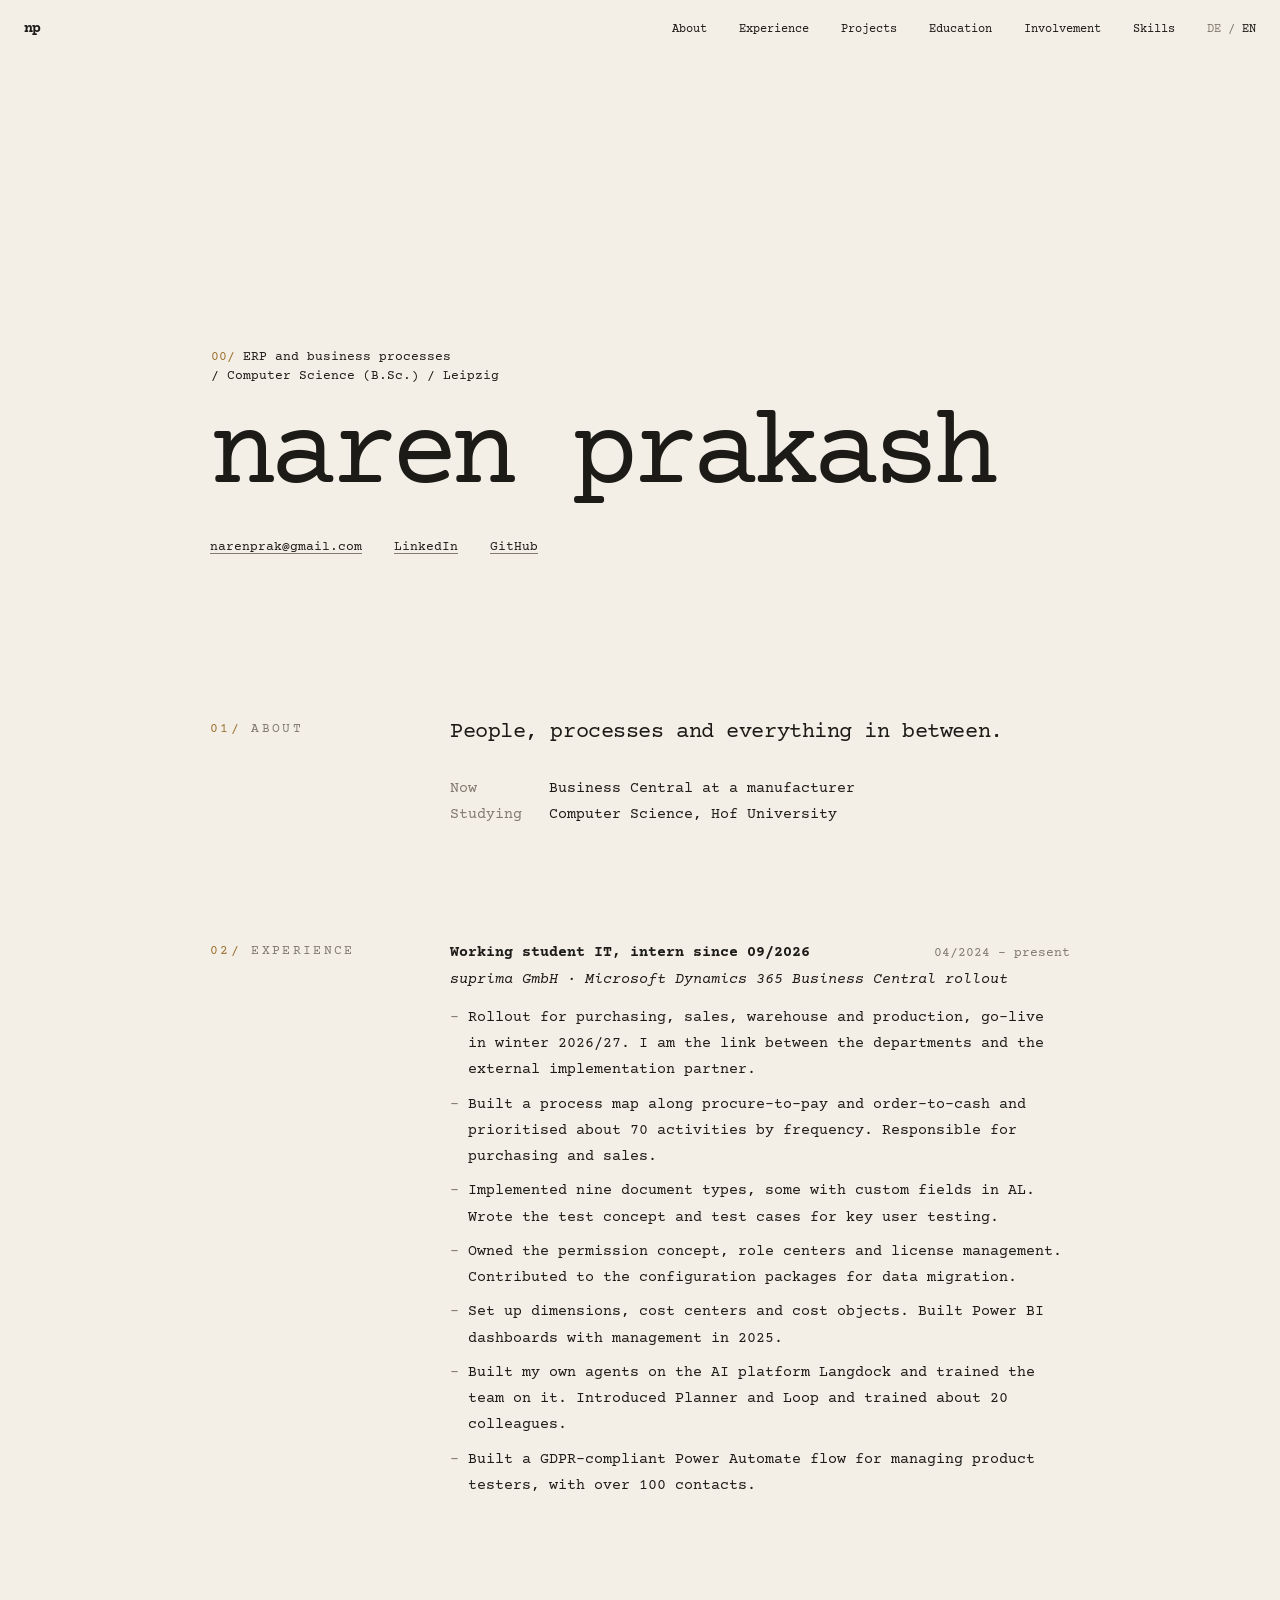
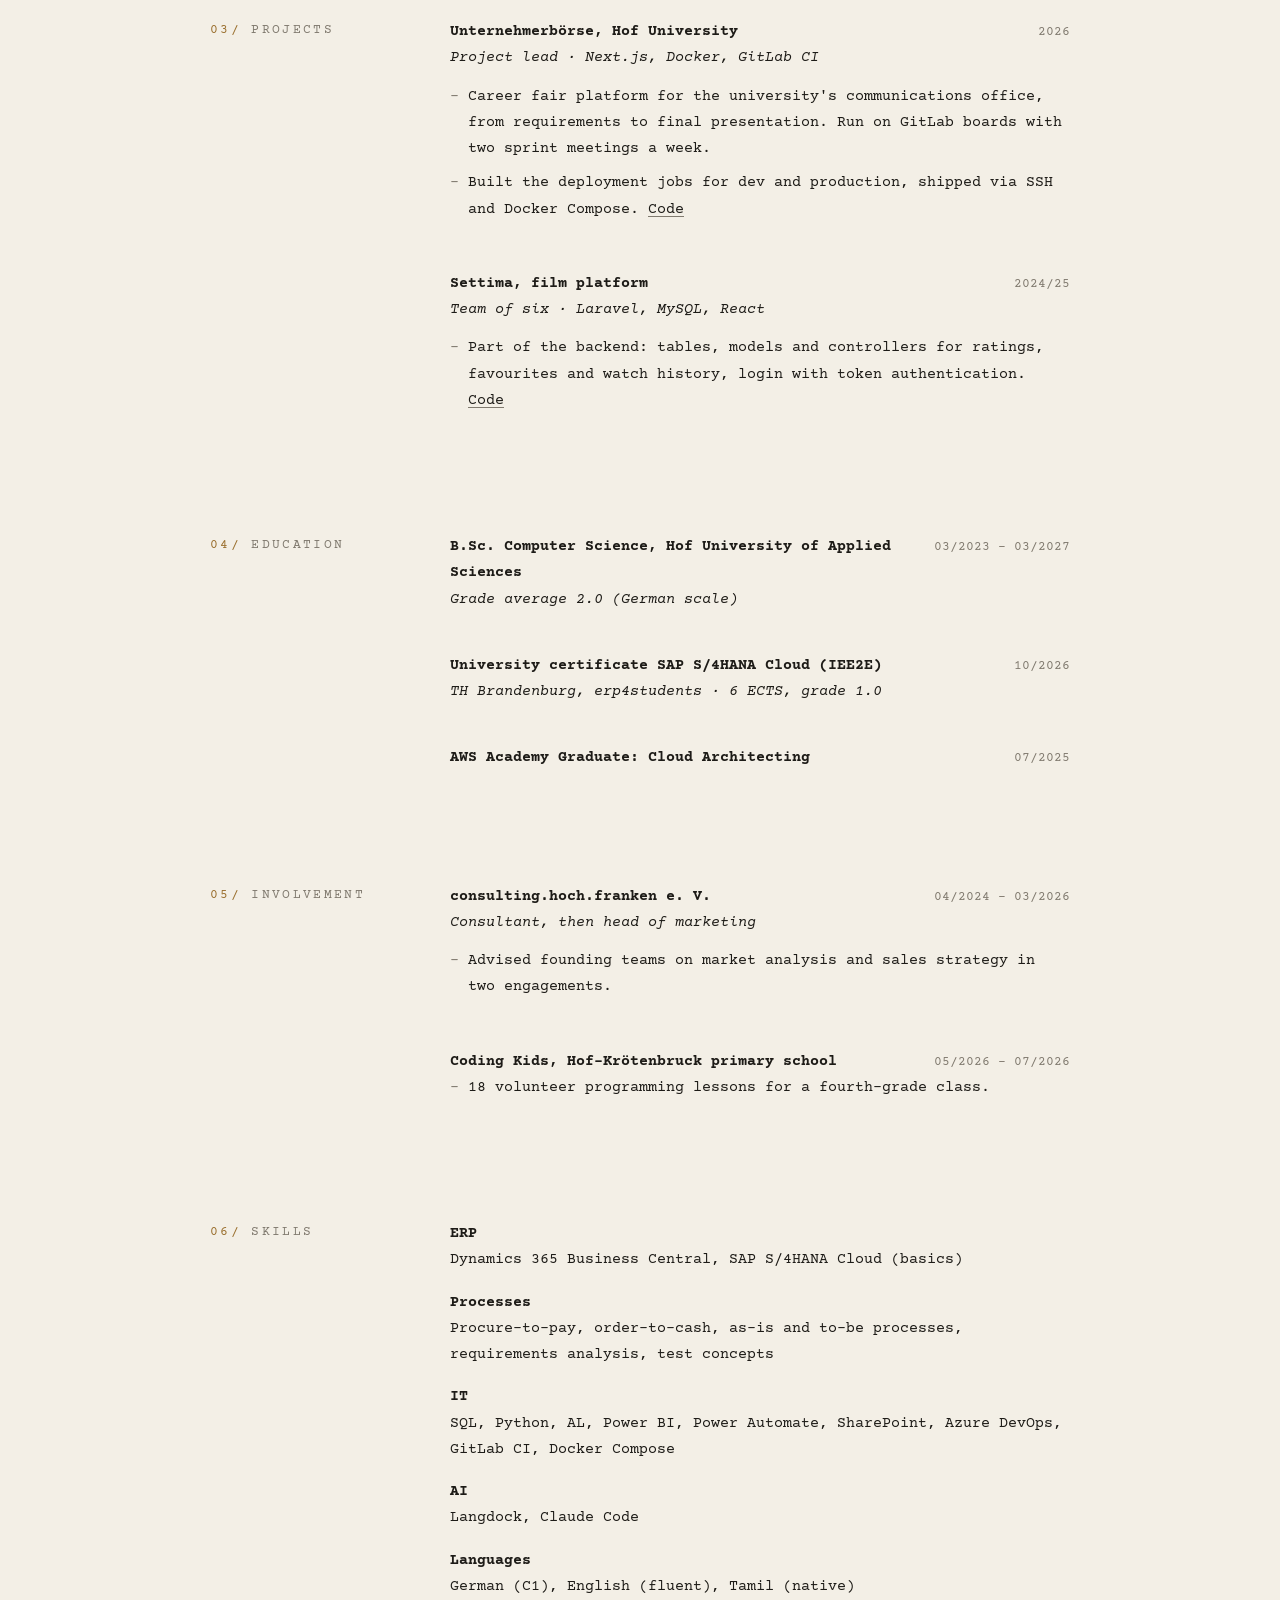
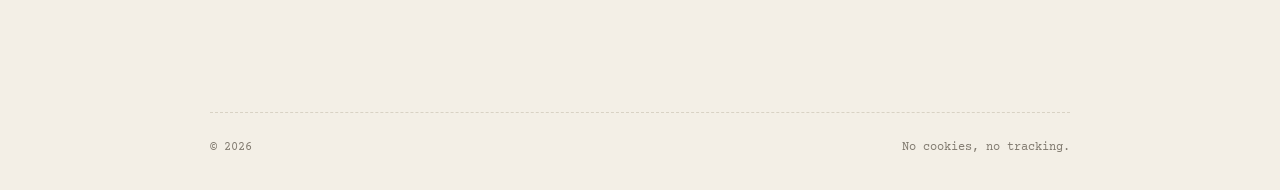
==== en.html @ e8554160 "EN: People, processes and everything in between Co-Authored-By: Claude Opus 5.5 <noreply@anthropic.c" ====
<!doctype html>
<html lang="en">
<head>
<meta charset="utf-8">
<meta name="viewport" content="width=device-width, initial-scale=1">
<title>Naren Prakash</title>
<meta name="description" content="Naren Prakash, Computer Science (B.Sc.), ERP and business processes, Leipzig.">
<link rel="stylesheet" href="style.css">
<script src="js/htmx.min.js" defer></script>
</head>
<body hx-boost="true">
<main>

<header class="top">
  <a class="mark" href="#">np</a>
  <ul class="nav">
    <li><a href="#about">About</a></li>
    <li><a href="#experience">Experience</a></li>
    <li><a href="#projects">Projects</a></li>
    <li><a href="#education">Education</a></li>
    <li><a href="#involvement">Involvement</a></li>
    <li><a href="#skills">Skills</a></li>
    <li class="lang"><a href="index.html" hreflang="de">DE</a> / <a href="en.html" aria-current="page">EN</a></li>
  </ul>
</header>

<div class="hero">
  <div class="sig">
    <p class="label"><span class="idx">00/</span> ERP and business processes<br>/ Computer Science (B.Sc.) / Leipzig</p>
    <h1>naren prakash</h1>
    <ul class="links">
      <li><a href="mailto:narenprak@gmail.com">narenprak@gmail.com</a></li>
      <li><a href="https://linkedin.com/in/narenprak">LinkedIn</a></li>
      <li><a href="https://github.com/trippletrouble">GitHub</a></li>
    </ul>
  </div>
</div>

<section id="about">
  <h2><span class="idx">01/</span> About</h2>
  <p class="lead">People, processes and everything in between.</p>
  <p><span class="k">Now</span> Business Central at a manufacturer<br>
  <span class="k">Studying</span> Computer Science, Hof University</p>
</section>

<section id="experience">
  <h2><span class="idx">02/</span> Experience</h2>
  <div class="entry">
    <div class="entry-head">
      <h3>Working student IT, intern since 09/2026</h3>
      <span class="date">04/2024 – present</span>
    </div>
    <p class="sub">suprima GmbH · Microsoft Dynamics 365 Business Central rollout</p>
    <ul>
      <li>Rollout for purchasing, sales, warehouse and production, go-live in winter 2026/27. I am the link between the departments and the external implementation partner.</li>
      <li>Built a process map along procure-to-pay and order-to-cash and prioritised about 70 activities by frequency. Responsible for purchasing and sales.</li>
      <li>Implemented nine document types, some with custom fields in AL. Wrote the test concept and test cases for key user testing.</li>
      <li>Owned the permission concept, role centers and license management. Contributed to the configuration packages for data migration.</li>
      <li>Set up dimensions, cost centers and cost objects. Built Power BI dashboards with management in 2025.</li>
      <li>Built my own agents on the AI platform Langdock and trained the team on it. Introduced Planner and Loop and trained about 20 colleagues.</li>
      <li>Built a GDPR-compliant Power Automate flow for managing product testers, with over 100 contacts.</li>
    </ul>
  </div>
</section>

<section id="projects">
  <h2><span class="idx">03/</span> Projects</h2>
  <div class="entry">
    <div class="entry-head">
      <h3>Unternehmerbörse, Hof University</h3>
      <span class="date">2026</span>
    </div>
    <p class="sub">Project lead · Next.js, Docker, GitLab CI</p>
    <ul>
      <li>Career fair platform for the university's communications office, from requirements to final presentation. Run on GitLab boards with two sprint meetings a week.</li>
      <li>Built the deployment jobs for dev and production, shipped via SSH and Docker Compose. <a href="https://github.com/trippletrouble/EventFrontend">Code</a></li>
    </ul>
  </div>
  <div class="entry">
    <div class="entry-head">
      <h3>Settima, film platform</h3>
      <span class="date">2024/25</span>
    </div>
    <p class="sub">Team of six · Laravel, MySQL, React</p>
    <ul>
      <li>Part of the backend: tables, models and controllers for ratings, favourites and watch history, login with token authentication. <a href="https://github.com/FullStackYappers/SettimaBackend">Code</a></li>
    </ul>
  </div>
</section>

<section id="education">
  <h2><span class="idx">04/</span> Education</h2>
  <div class="entry">
    <div class="entry-head">
      <h3>B.Sc. Computer Science, Hof University of Applied Sciences</h3>
      <span class="date">03/2023 – 03/2027</span>
    </div>
    <p class="sub">Grade average 2.0 (German scale)</p>
  </div>
  <div class="entry">
    <div class="entry-head">
      <h3>University certificate SAP S/4HANA Cloud (IEE2E)</h3>
      <span class="date">10/2026</span>
    </div>
    <p class="sub">TH Brandenburg, erp4students · 6 ECTS, grade 1.0</p>
  </div>
  <div class="entry">
    <div class="entry-head">
      <h3>AWS Academy Graduate: Cloud Architecting</h3>
      <span class="date">07/2025</span>
    </div>
  </div>
</section>

<section id="involvement">
  <h2><span class="idx">05/</span> Involvement</h2>
  <div class="entry">
    <div class="entry-head">
      <h3>consulting.hoch.franken e. V.</h3>
      <span class="date">04/2024 – 03/2026</span>
    </div>
    <p class="sub">Consultant, then head of marketing</p>
    <ul>
      <li>Advised founding teams on market analysis and sales strategy in two engagements.</li>
    </ul>
  </div>
  <div class="entry">
    <div class="entry-head">
      <h3>Coding Kids, Hof-Krötenbruck primary school</h3>
      <span class="date">05/2026 – 07/2026</span>
    </div>
    <ul>
      <li>18 volunteer programming lessons for a fourth-grade class.</li>
    </ul>
  </div>
</section>

<section id="skills">
  <h2><span class="idx">06/</span> Skills</h2>
  <dl>
    <dt>ERP</dt><dd>Dynamics 365 Business Central, SAP S/4HANA Cloud (basics)</dd>
    <dt>Processes</dt><dd>Procure-to-pay, order-to-cash, as-is and to-be processes, requirements analysis, test concepts</dd>
    <dt>IT</dt><dd>SQL, Python, AL, Power BI, Power Automate, SharePoint, Azure DevOps, GitLab CI, Docker Compose</dd>
    <dt>AI</dt><dd>Langdock, Claude Code</dd>
    <dt>Languages</dt><dd>German (C1), English (fluent), Tamil (native)</dd>
  </dl>
</section>

<footer>
  <span>© 2026</span>
  <span>No cookies, no tracking.</span>
</footer>

</main>
</body>
</html>
---- style.css ----
/* Dunkler Grund, eine Schrift (Courier Prime), ein Messington.
   Gestaltung nur über Größe und Abstand. */
@font-face { font-family: "Courier Prime"; src: url("fonts/CourierPrime-Regular.ttf") format("truetype"); font-weight: 400; font-display: swap; }
@font-face { font-family: "Courier Prime"; src: url("fonts/CourierPrime-Bold.ttf") format("truetype"); font-weight: 700; font-display: swap; }
@font-face { font-family: "Courier Prime"; src: url("fonts/CourierPrime-Italic.ttf") format("truetype"); font-style: italic; font-display: swap; }

:root {
  --ink: #e9e4da;
  --faded: #7d786f;
  --paper: #0d0d0c;
  --rule: #2a2926;
  --accent: #c9a46b; /* Messing wie die Gravuren auf den Modulen */
}
@media (prefers-color-scheme: light) {
  :root {
    --ink: #1d1b17;
    --faded: #807a6f;
    --paper: #f3efe6;
    --rule: #d8d2c4;
    --accent: #9a6f2e;
  }
}

* { box-sizing: border-box; }

html { -webkit-text-size-adjust: 100%; scroll-behavior: smooth; }

body {
  margin: 0;
  background: var(--paper);
  color: var(--ink);
  font: 15px/1.75 "Courier Prime", "Courier New", Courier, monospace;
}

main { padding: 0 24px; }

a { color: inherit; text-decoration: underline; text-decoration-color: var(--faded); text-underline-offset: 3px; }
a:hover { text-decoration-color: var(--accent); }

.idx { color: var(--accent); }

/* Kopfzeile: Monogramm links, Navigation klein rechts mit hochgestellten Nummern */
.top {
  position: sticky; top: 0; z-index: 2;
  display: flex; justify-content: space-between; align-items: center;
  padding: 16px 0;
  background: var(--paper);
  font-size: 12px;
}
.mark { font-weight: 700; text-decoration: none; letter-spacing: -0.04em; font-size: 15px; }
.nav { display: flex; gap: 32px; margin: 0; padding: 0; list-style: none; }
.nav a { text-decoration: none; }
.nav a:hover { color: var(--accent); }
.lang, .lang a { color: var(--faded); }
.lang a[aria-current] { color: var(--ink); }

/* Erstes Bild: Name groß, darüber eine Zeile zur Einordnung */
.hero {
  position: relative;
  min-height: 60vh;
  max-width: 860px;
  margin-left: auto; margin-right: auto;
  display: flex; flex-direction: column; justify-content: flex-end;
  padding-bottom: 40px;
}
.hero { margin-bottom: 120px; }
.sig { align-self: stretch; }
.label { font-size: 13px; line-height: 1.5; margin: 0 0 20px 0.08em; }
h1 {
  margin: 0;
  font-size: clamp(48px, 10vw, 112px);
  line-height: 0.9;
  font-weight: 400;
  letter-spacing: -0.06em;
}
.links { margin: 28px 0 0; padding: 0; list-style: none; font-size: 13px; }
.links li { display: inline; margin-right: 3ch; }

/* Abschnitte: Überschrift im linken Rand, Inhalt rechts */
section {
  display: grid;
  grid-template-columns: 200px 1fr;
  column-gap: 40px;
  max-width: 860px;
  margin: 0 auto 112px;
  scroll-margin-top: 72px;
}
section > * { grid-column: 2; }
section > h2 { grid-column: 1; grid-row: 1 / span 30; }

h2 {
  font-size: 13px;
  font-weight: 400;
  text-transform: uppercase;
  letter-spacing: 0.18em;
  color: var(--faded);
  margin: 0;
}

h3 { font-size: 15px; font-weight: 700; margin: 0; }

p { margin: 0 0 20px; }
p:last-child { margin-bottom: 0; }
.lead { font-size: 22px; line-height: 1.35; letter-spacing: -0.02em; margin-bottom: 28px; }
.k { display: inline-block; width: 10ch; color: var(--faded); }

.entry { margin-bottom: 40px; }
.entry:last-child { margin-bottom: 0; }
.entry-head { display: flex; justify-content: space-between; align-items: baseline; gap: 24px; }
.date { color: var(--faded); white-space: nowrap; font-size: 13px; }
.sub { font-style: italic; margin: 0 0 12px; }

ul { margin: 0; padding: 0; list-style: none; }
li { padding-left: 2ch; text-indent: -2ch; margin-bottom: 8px; }
li::before { content: "- "; color: var(--faded); }
.nav li, .links li { padding: 0; text-indent: 0; margin-bottom: 0; }
.nav li::before, .links li::before { content: none; }

dl { margin: 0; }
dt { font-weight: 700; }
dd { margin: 0 0 16px; }
dd:last-child { margin-bottom: 0; }

/* Fuß */
footer {
  display: flex; justify-content: space-between; gap: 16px;
  max-width: 860px; margin: 0 auto;
  border-top: 1px dashed var(--rule);
  padding: 24px 0 32px;
  font-size: 12px;
  color: var(--faded);
}

@media (max-width: 760px) {
  .nav li:not(.lang) { display: none; }
  .hero { min-height: 70vh; margin-bottom: 72px; }
  .label { margin-left: 0; }
  .links { text-align: left; }
  .links li { display: block; margin-right: 0; }
  section { display: block; margin-bottom: 72px; }
  h2 { margin-bottom: 20px; }
  .entry-head { flex-direction: column; gap: 0; }
  footer { flex-wrap: wrap; }
}

@media print {
  body { background: #fff; color: #000; }
  .top, footer { display: none; }
  .hero { min-height: 0; margin-bottom: 32px; }
  h1 { text-align: left; font-size: 40px; }
  .links { text-align: left; }
  section { margin-bottom: 32px; }
  a { text-decoration: none; }
}
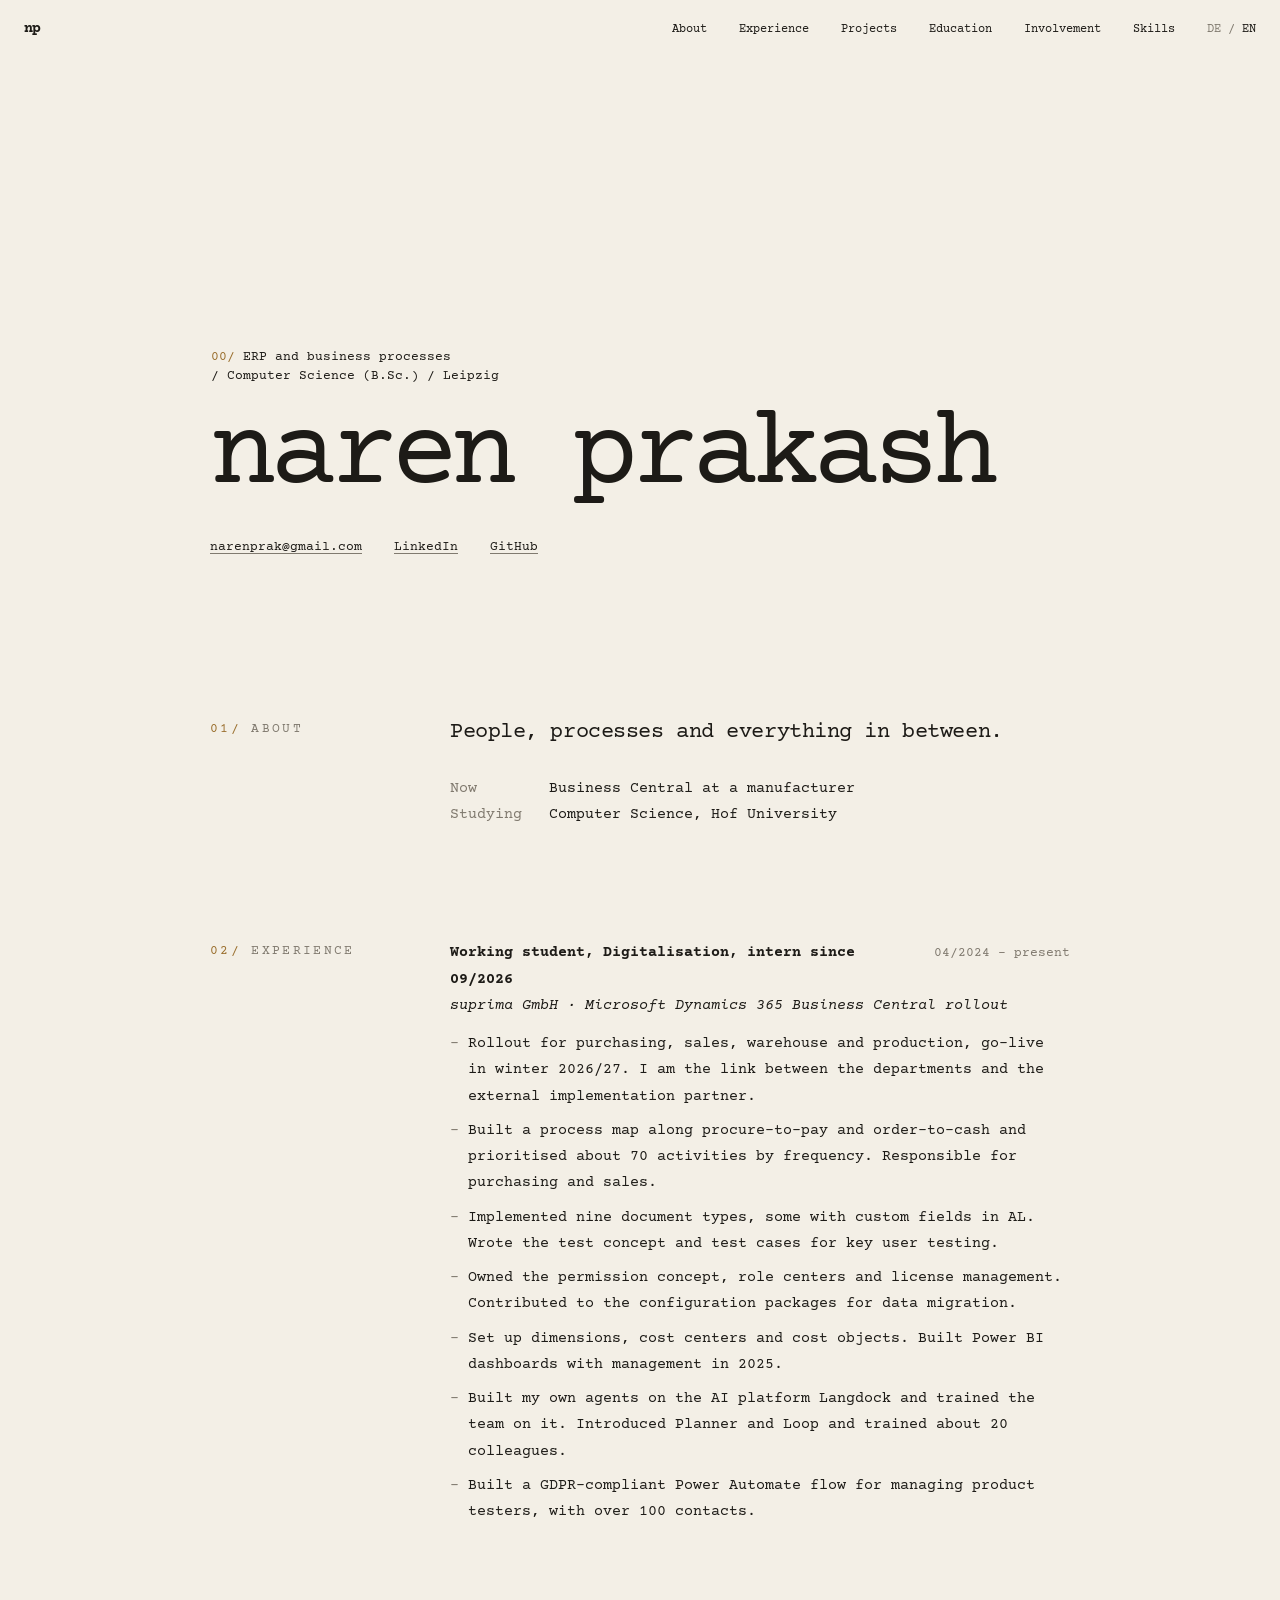
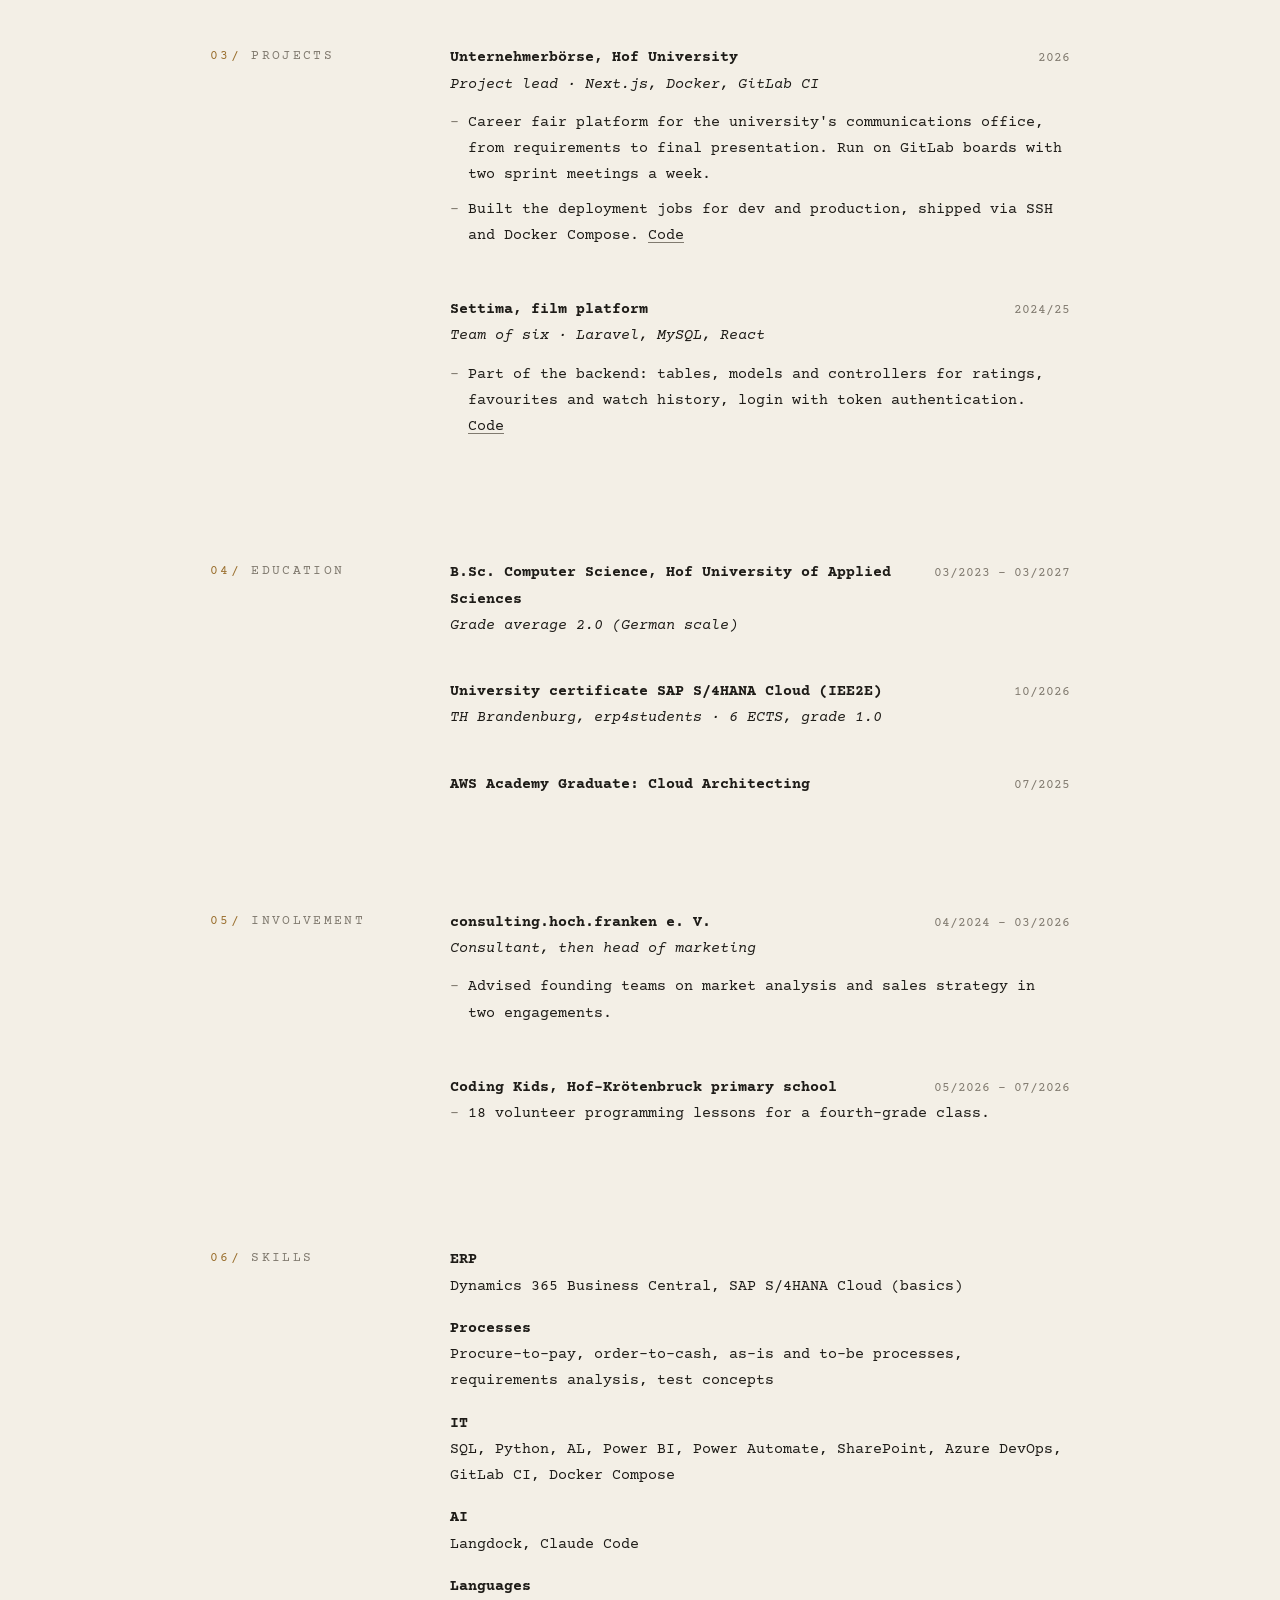
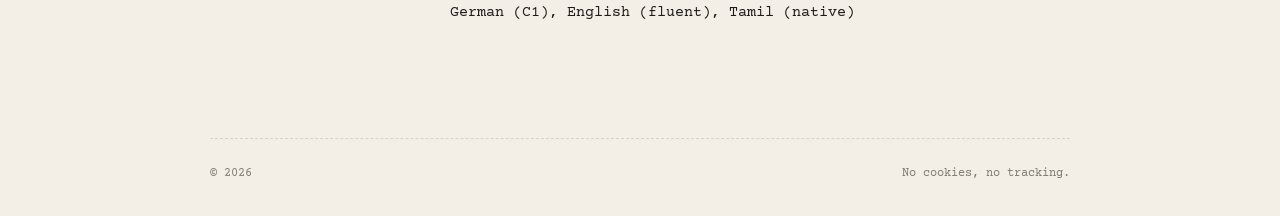
==== commit 9ffef9cd: "Titel: Werkstudent Digitalisierung Co-Authored-By: Claude Opus 5.5 <noreply@anthropic.com> Claude-Se" ====
--- a/en.html
+++ b/en.html
@@ -47,7 +47,7 @@
   <h2><span class="idx">02/</span> Experience</h2>
   <div class="entry">
     <div class="entry-head">
-      <h3>Working student IT, intern since 09/2026</h3>
+      <h3>Working student, Digitalisation, intern since 09/2026</h3>
       <span class="date">04/2024 – present</span>
     </div>
     <p class="sub">suprima GmbH · Microsoft Dynamics 365 Business Central rollout</p>
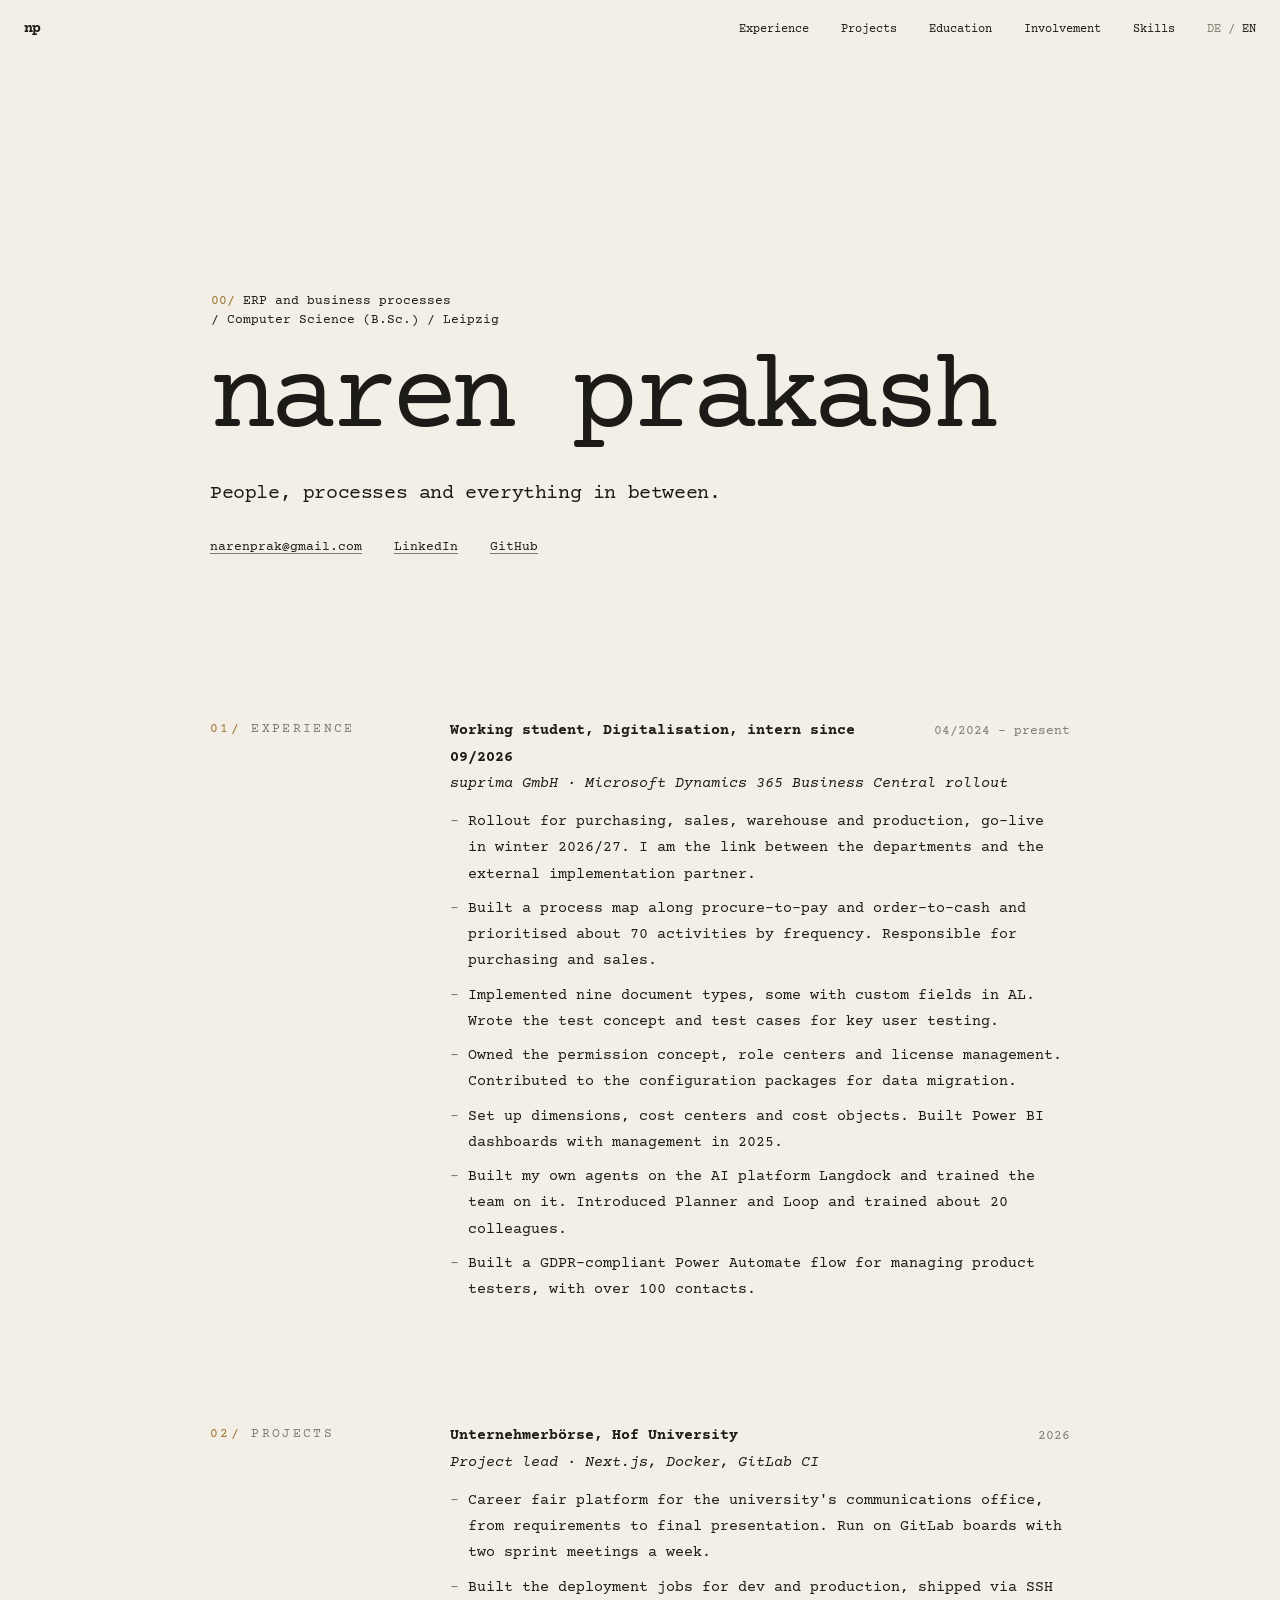
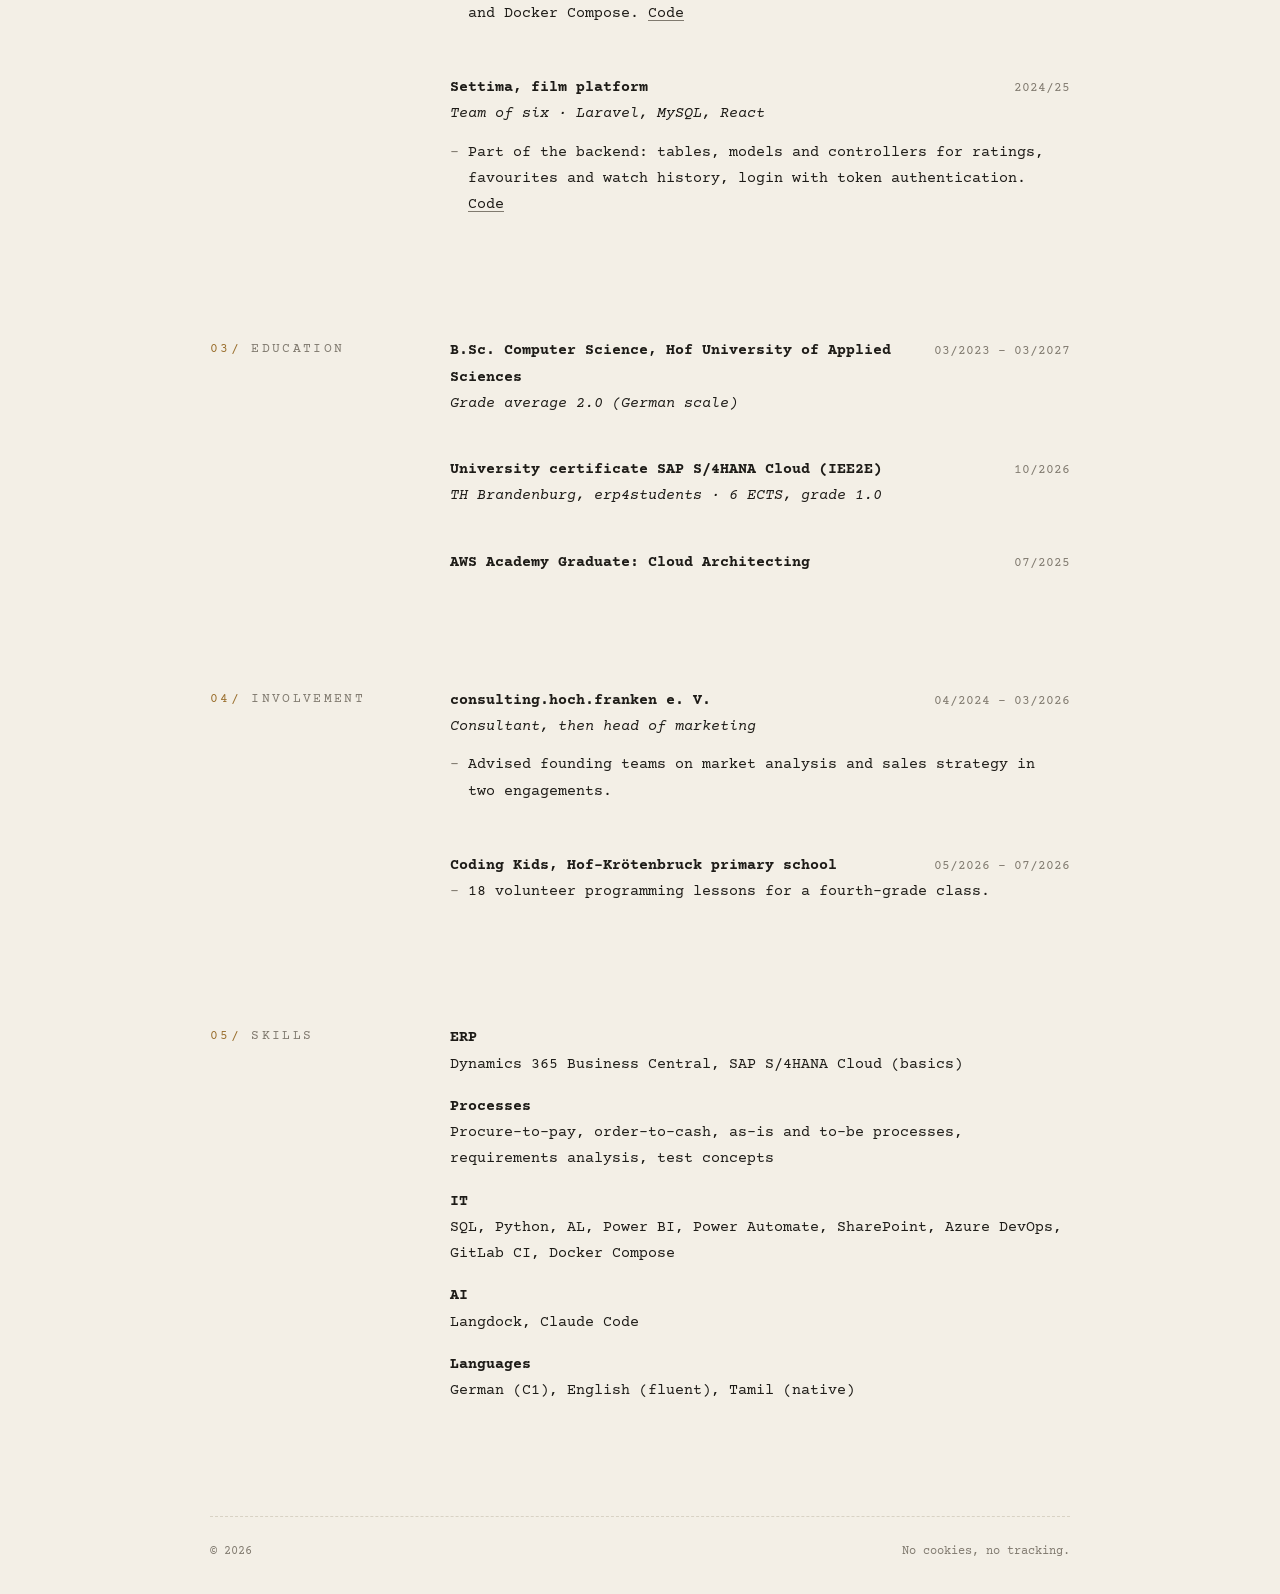
==== commit 1a3994fb: "Kurz-Sektion entfernt, Tagline unter dem Namen Co-Authored-By: Claude Opus 5.5 <noreply@anthropic.co" ====
--- a/en.html
+++ b/en.html
@@ -14,7 +14,6 @@
 <header class="top">
   <a class="mark" href="#">np</a>
   <ul class="nav">
-    <li><a href="#about">About</a></li>
     <li><a href="#experience">Experience</a></li>
     <li><a href="#projects">Projects</a></li>
     <li><a href="#education">Education</a></li>
@@ -28,6 +27,7 @@
   <div class="sig">
     <p class="label"><span class="idx">00/</span> ERP and business processes<br>/ Computer Science (B.Sc.) / Leipzig</p>
     <h1>naren prakash</h1>
+    <p class="tagline">People, processes and everything in between.</p>
     <ul class="links">
       <li><a href="mailto:narenprak@gmail.com">narenprak@gmail.com</a></li>
       <li><a href="https://linkedin.com/in/narenprak">LinkedIn</a></li>
@@ -36,15 +36,8 @@
   </div>
 </div>
 
-<section id="about">
-  <h2><span class="idx">01/</span> About</h2>
-  <p class="lead">People, processes and everything in between.</p>
-  <p><span class="k">Now</span> Business Central at a manufacturer<br>
-  <span class="k">Studying</span> Computer Science, Hof University</p>
-</section>
-
 <section id="experience">
-  <h2><span class="idx">02/</span> Experience</h2>
+  <h2><span class="idx">01/</span> Experience</h2>
   <div class="entry">
     <div class="entry-head">
       <h3>Working student, Digitalisation, intern since 09/2026</h3>
@@ -64,7 +57,7 @@
 </section>
 
 <section id="projects">
-  <h2><span class="idx">03/</span> Projects</h2>
+  <h2><span class="idx">02/</span> Projects</h2>
   <div class="entry">
     <div class="entry-head">
       <h3>Unternehmerbörse, Hof University</h3>
@@ -89,7 +82,7 @@
 </section>
 
 <section id="education">
-  <h2><span class="idx">04/</span> Education</h2>
+  <h2><span class="idx">03/</span> Education</h2>
   <div class="entry">
     <div class="entry-head">
       <h3>B.Sc. Computer Science, Hof University of Applied Sciences</h3>
@@ -113,7 +106,7 @@
 </section>
 
 <section id="involvement">
-  <h2><span class="idx">05/</span> Involvement</h2>
+  <h2><span class="idx">04/</span> Involvement</h2>
   <div class="entry">
     <div class="entry-head">
       <h3>consulting.hoch.franken e. V.</h3>
@@ -136,7 +129,7 @@
 </section>
 
 <section id="skills">
-  <h2><span class="idx">06/</span> Skills</h2>
+  <h2><span class="idx">05/</span> Skills</h2>
   <dl>
     <dt>ERP</dt><dd>Dynamics 365 Business Central, SAP S/4HANA Cloud (basics)</dd>
     <dt>Processes</dt><dd>Procure-to-pay, order-to-cash, as-is and to-be processes, requirements analysis, test concepts</dd>
--- a/style.css
+++ b/style.css
@@ -101,8 +101,7 @@
 
 p { margin: 0 0 20px; }
 p:last-child { margin-bottom: 0; }
-.lead { font-size: 22px; line-height: 1.35; letter-spacing: -0.02em; margin-bottom: 28px; }
-.k { display: inline-block; width: 10ch; color: var(--faded); }
+.tagline { font-size: 20px; line-height: 1.4; letter-spacing: -0.02em; margin: 28px 0 0; }
 
 .entry { margin-bottom: 40px; }
 .entry:last-child { margin-bottom: 0; }
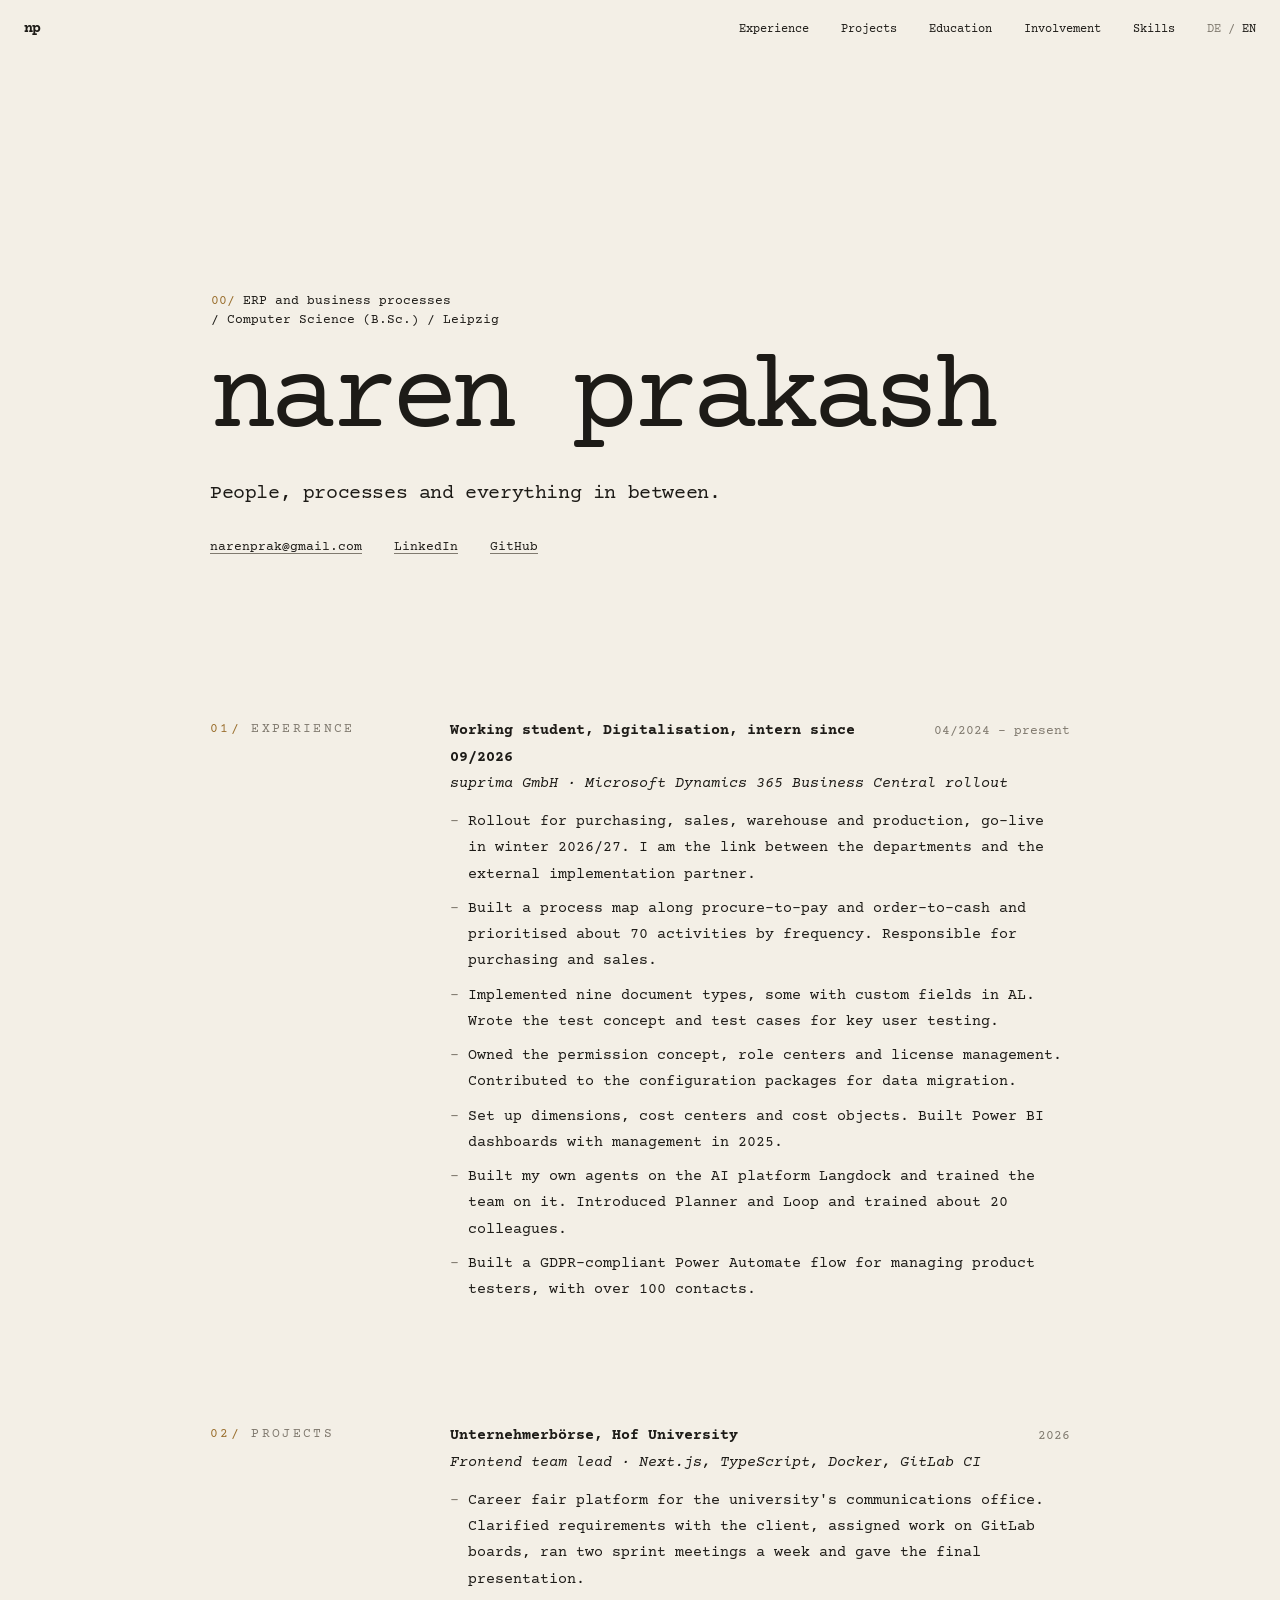
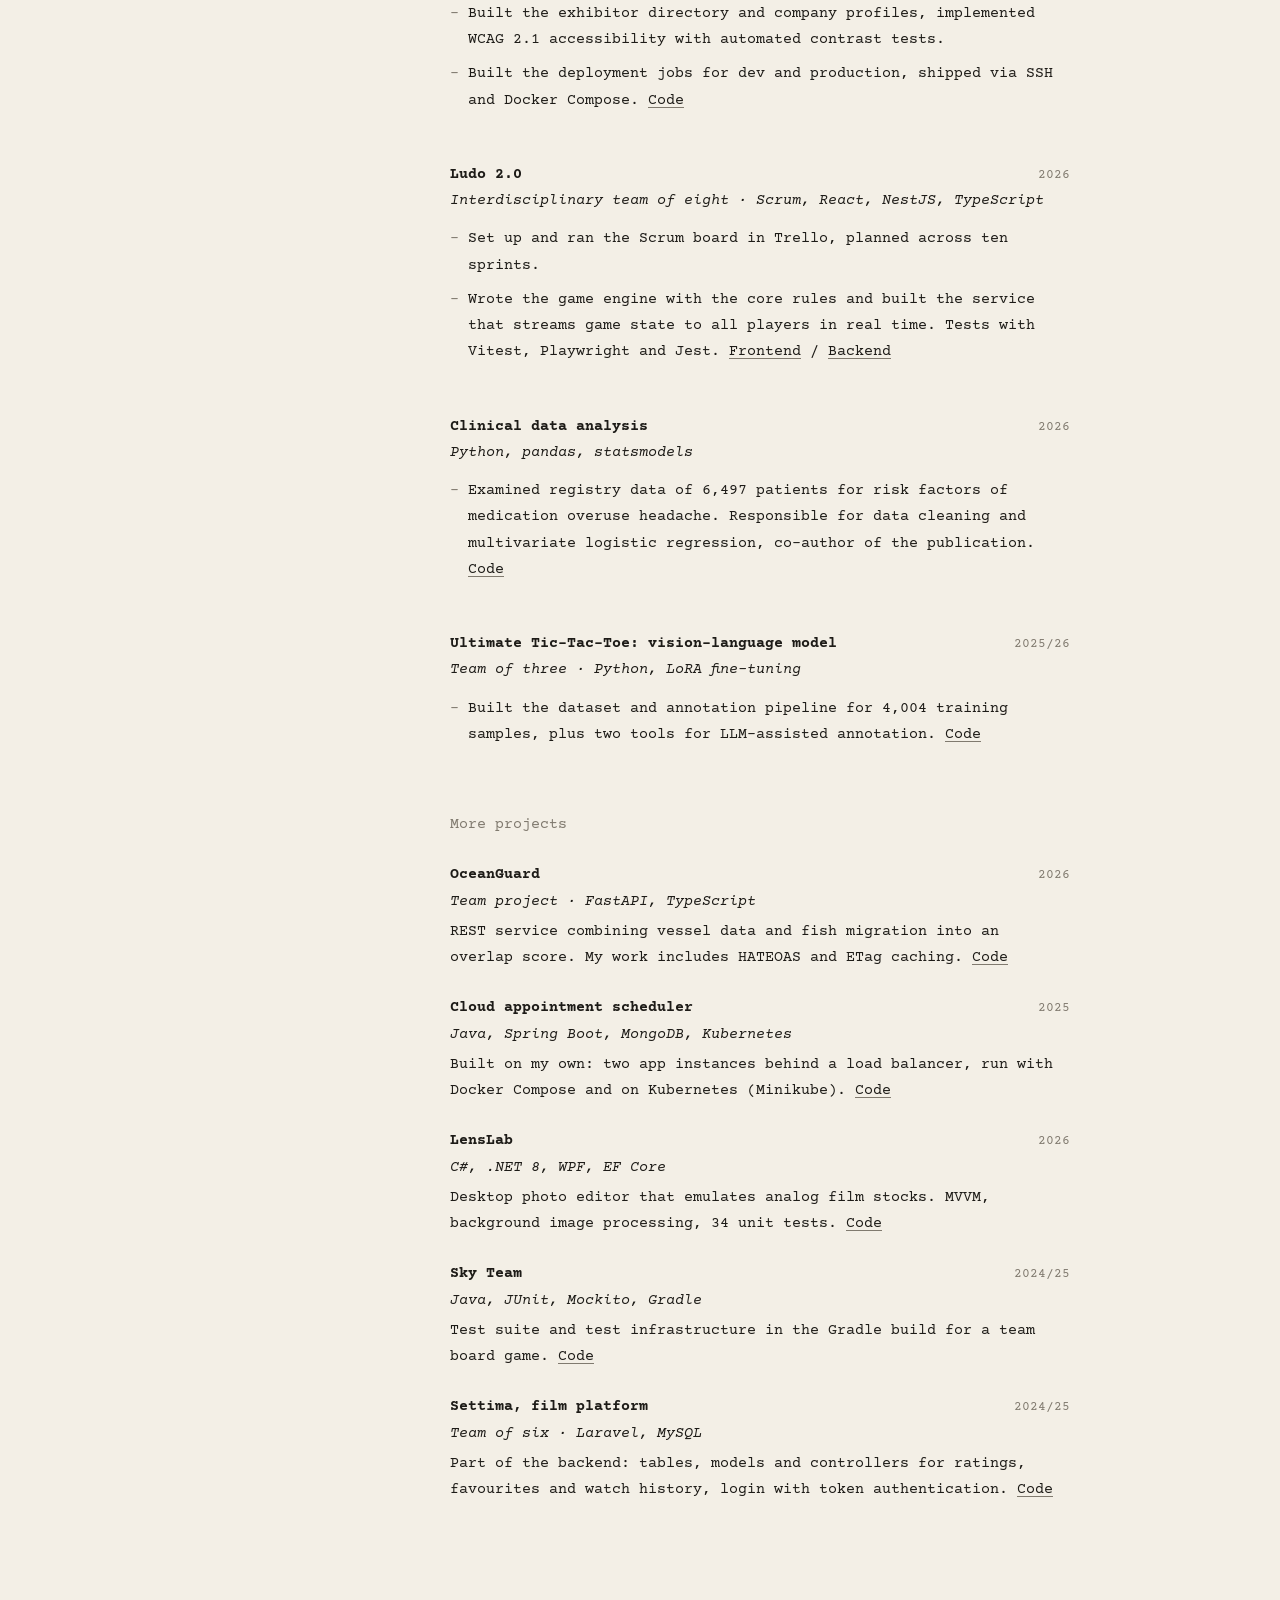
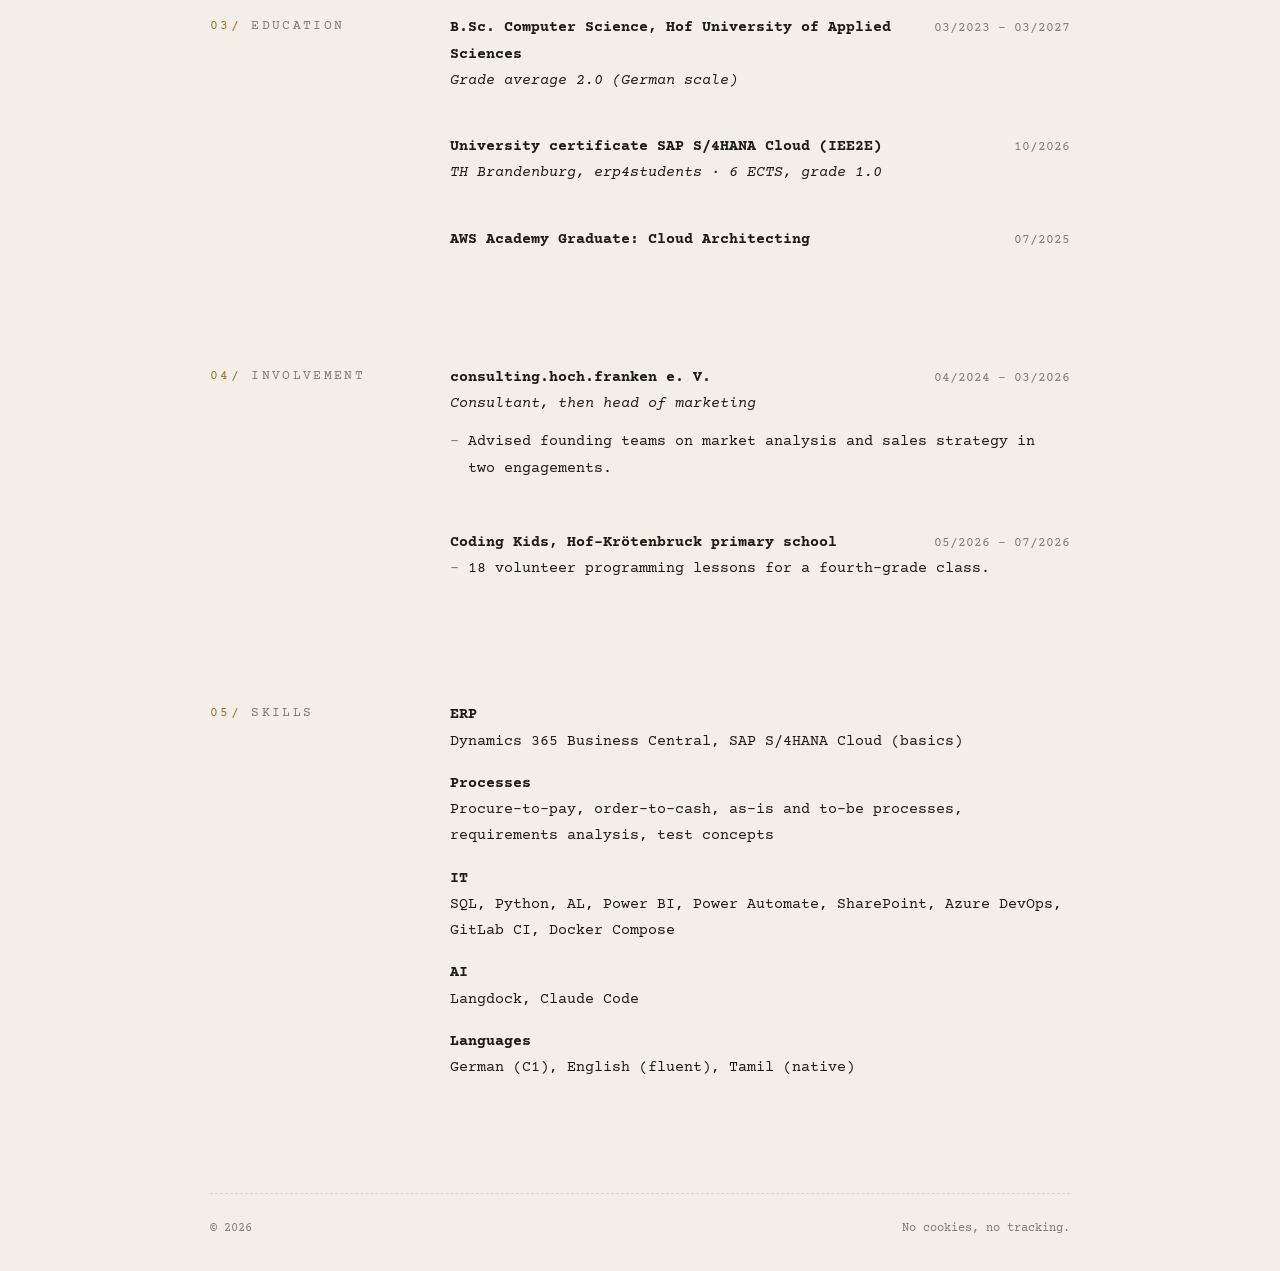
==== commit 5b09b350: "Projekte als Portfolio ausgebaut" ====
--- a/en.html
+++ b/en.html
@@ -63,21 +63,84 @@
       <h3>Unternehmerbörse, Hof University</h3>
       <span class="date">2026</span>
     </div>
-    <p class="sub">Project lead · Next.js, Docker, GitLab CI</p>
-    <ul>
-      <li>Career fair platform for the university's communications office, from requirements to final presentation. Run on GitLab boards with two sprint meetings a week.</li>
+    <p class="sub">Frontend team lead · Next.js, TypeScript, Docker, GitLab CI</p>
+    <ul>
+      <li>Career fair platform for the university's communications office. Clarified requirements with the client, assigned work on GitLab boards, ran two sprint meetings a week and gave the final presentation.</li>
+      <li>Built the exhibitor directory and company profiles, implemented WCAG 2.1 accessibility with automated contrast tests.</li>
       <li>Built the deployment jobs for dev and production, shipped via SSH and Docker Compose. <a href="https://github.com/trippletrouble/EventFrontend">Code</a></li>
     </ul>
   </div>
   <div class="entry">
+    <div class="entry-head">
+      <h3>Ludo 2.0</h3>
+      <span class="date">2026</span>
+    </div>
+    <p class="sub">Interdisciplinary team of eight · Scrum, React, NestJS, TypeScript</p>
+    <ul>
+      <li>Set up and ran the Scrum board in Trello, planned across ten sprints.</li>
+      <li>Wrote the game engine with the core rules and built the service that streams game state to all players in real time. Tests with Vitest, Playwright and Jest. <a href="https://github.com/trippletrouble/isep-frontend">Frontend</a> / <a href="https://github.com/trippletrouble/isep-backend">Backend</a></li>
+    </ul>
+  </div>
+  <div class="entry">
+    <div class="entry-head">
+      <h3>Clinical data analysis</h3>
+      <span class="date">2026</span>
+    </div>
+    <p class="sub">Python, pandas, statsmodels</p>
+    <ul>
+      <li>Examined registry data of 6,497 patients for risk factors of medication overuse headache. Responsible for data cleaning and multivariate logistic regression, co-author of the publication. <a href="https://github.com/trippletrouble/datenanalyse-und-datamining">Code</a></li>
+    </ul>
+  </div>
+  <div class="entry">
+    <div class="entry-head">
+      <h3>Ultimate Tic-Tac-Toe: vision-language model</h3>
+      <span class="date">2025/26</span>
+    </div>
+    <p class="sub">Team of three · Python, LoRA fine-tuning</p>
+    <ul>
+      <li>Built the dataset and annotation pipeline for 4,004 training samples, plus two tools for LLM-assisted annotation. <a href="https://github.com/trippletrouble/ultimate-tic-tac-toe-vlm">Code</a></li>
+    </ul>
+  </div>
+  <h3 class="more">More projects</h3>
+  <div class="entry entry-small">
+    <div class="entry-head">
+      <h3>OceanGuard</h3>
+      <span class="date">2026</span>
+    </div>
+    <p class="sub">Team project · FastAPI, TypeScript</p>
+    <p>REST service combining vessel data and fish migration into an overlap score. My work includes HATEOAS and ETag caching. <a href="https://github.com/trippletrouble/oceanguard">Code</a></p>
+  </div>
+  <div class="entry entry-small">
+    <div class="entry-head">
+      <h3>Cloud appointment scheduler</h3>
+      <span class="date">2025</span>
+    </div>
+    <p class="sub">Java, Spring Boot, MongoDB, Kubernetes</p>
+    <p>Built on my own: two app instances behind a load balancer, run with Docker Compose and on Kubernetes (Minikube). <a href="https://github.com/trippletrouble/cloud-appointment-scheduler">Code</a></p>
+  </div>
+  <div class="entry entry-small">
+    <div class="entry-head">
+      <h3>LensLab</h3>
+      <span class="date">2026</span>
+    </div>
+    <p class="sub">C#, .NET 8, WPF, EF Core</p>
+    <p>Desktop photo editor that emulates analog film stocks. MVVM, background image processing, 34 unit tests. <a href="https://github.com/trippletrouble/lenslab">Code</a></p>
+  </div>
+  <div class="entry entry-small">
+    <div class="entry-head">
+      <h3>Sky Team</h3>
+      <span class="date">2024/25</span>
+    </div>
+    <p class="sub">Java, JUnit, Mockito, Gradle</p>
+    <p>Test suite and test infrastructure in the Gradle build for a team board game. <a href="https://github.com/trippletrouble/skyTeam">Code</a></p>
+  </div>
+  <div class="entry entry-small">
     <div class="entry-head">
       <h3>Settima, film platform</h3>
       <span class="date">2024/25</span>
     </div>
-    <p class="sub">Team of six · Laravel, MySQL, React</p>
-    <ul>
-      <li>Part of the backend: tables, models and controllers for ratings, favourites and watch history, login with token authentication. <a href="https://github.com/FullStackYappers/SettimaBackend">Code</a></li>
-    </ul>
+    <p class="sub">Team of six · Laravel, MySQL</p>
+    <p>Part of the backend: tables, models and controllers for ratings, favourites and watch history, login with token authentication. <a href="https://github.com/FullStackYappers/SettimaBackend">Code</a></p>
   </div>
 </section>
 
--- a/style.css
+++ b/style.css
@@ -108,6 +108,9 @@
 .entry-head { display: flex; justify-content: space-between; align-items: baseline; gap: 24px; }
 .date { color: var(--faded); white-space: nowrap; font-size: 13px; }
 .sub { font-style: italic; margin: 0 0 12px; }
+.more { color: var(--faded); font-weight: 400; margin: 16px 0 24px; }
+.entry-small { margin-bottom: 24px; }
+.entry-small .sub { margin-bottom: 4px; }
 
 ul { margin: 0; padding: 0; list-style: none; }
 li { padding-left: 2ch; text-indent: -2ch; margin-bottom: 8px; }
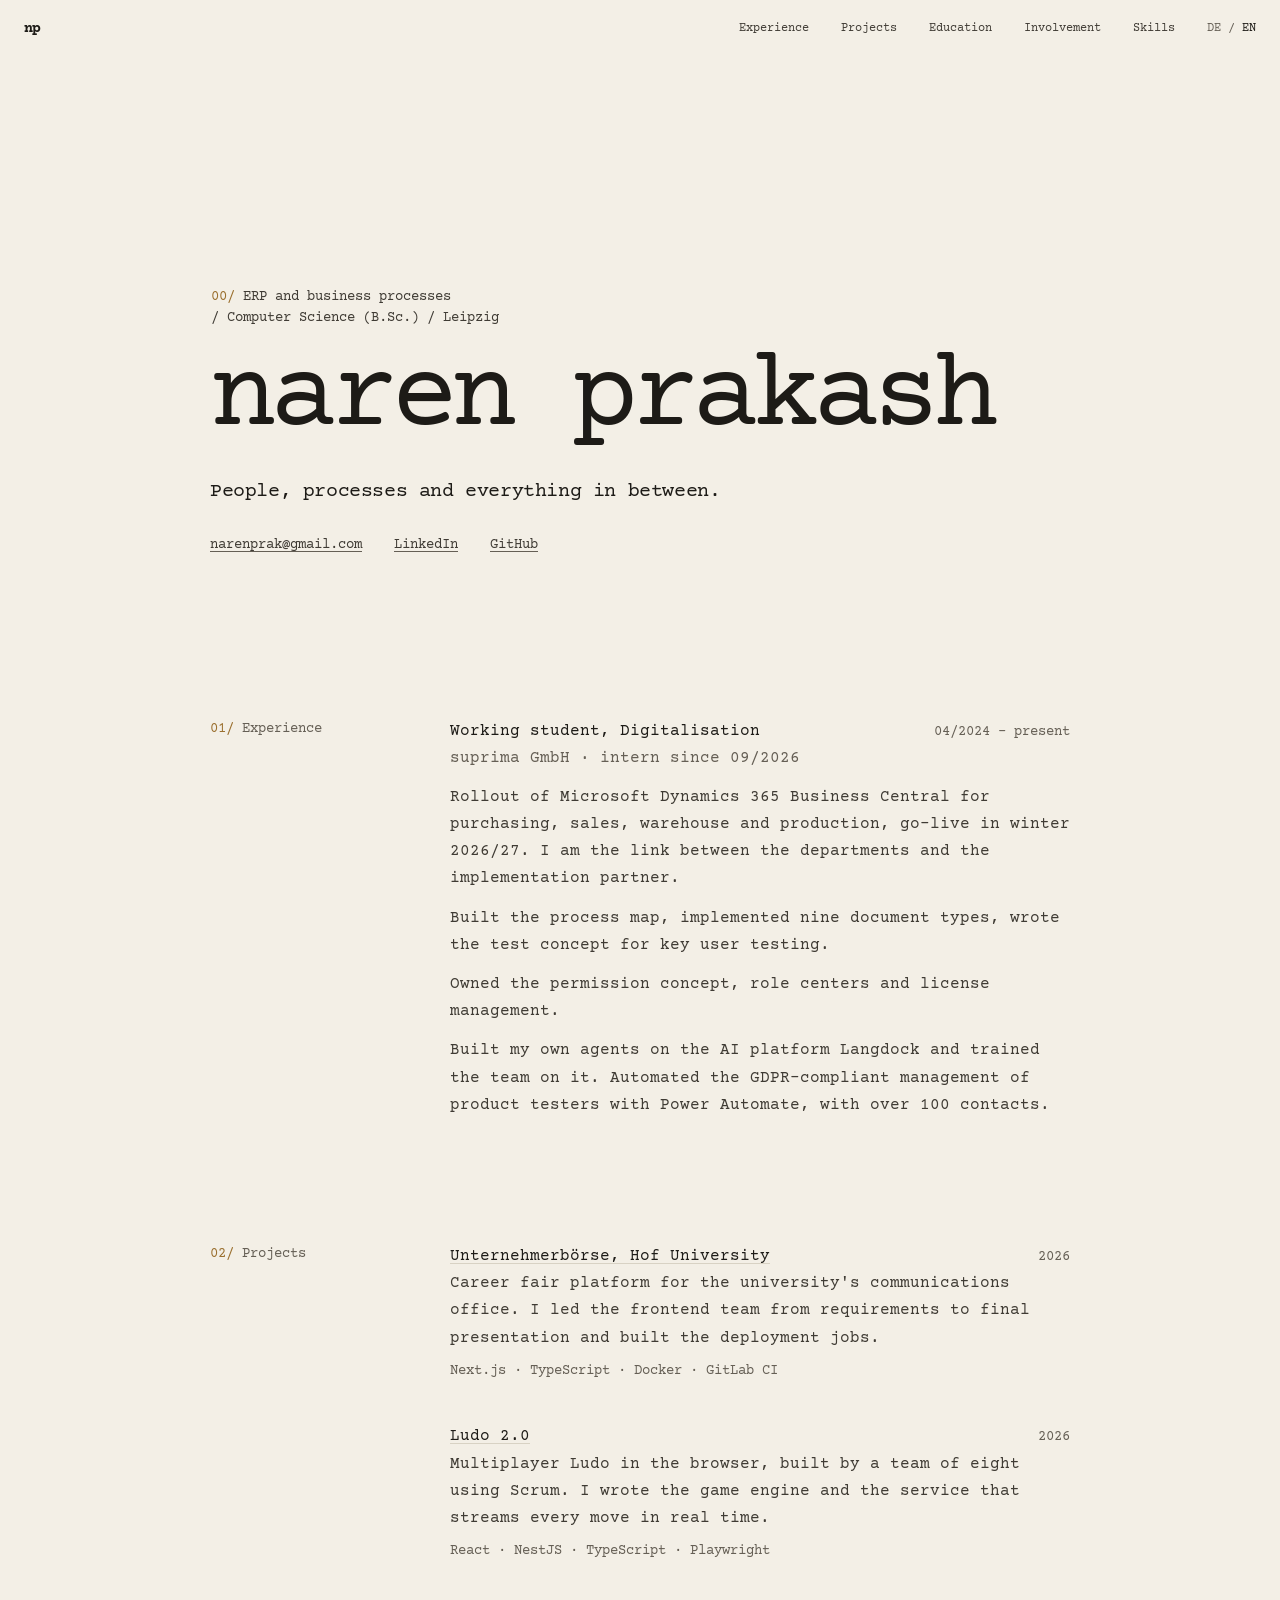
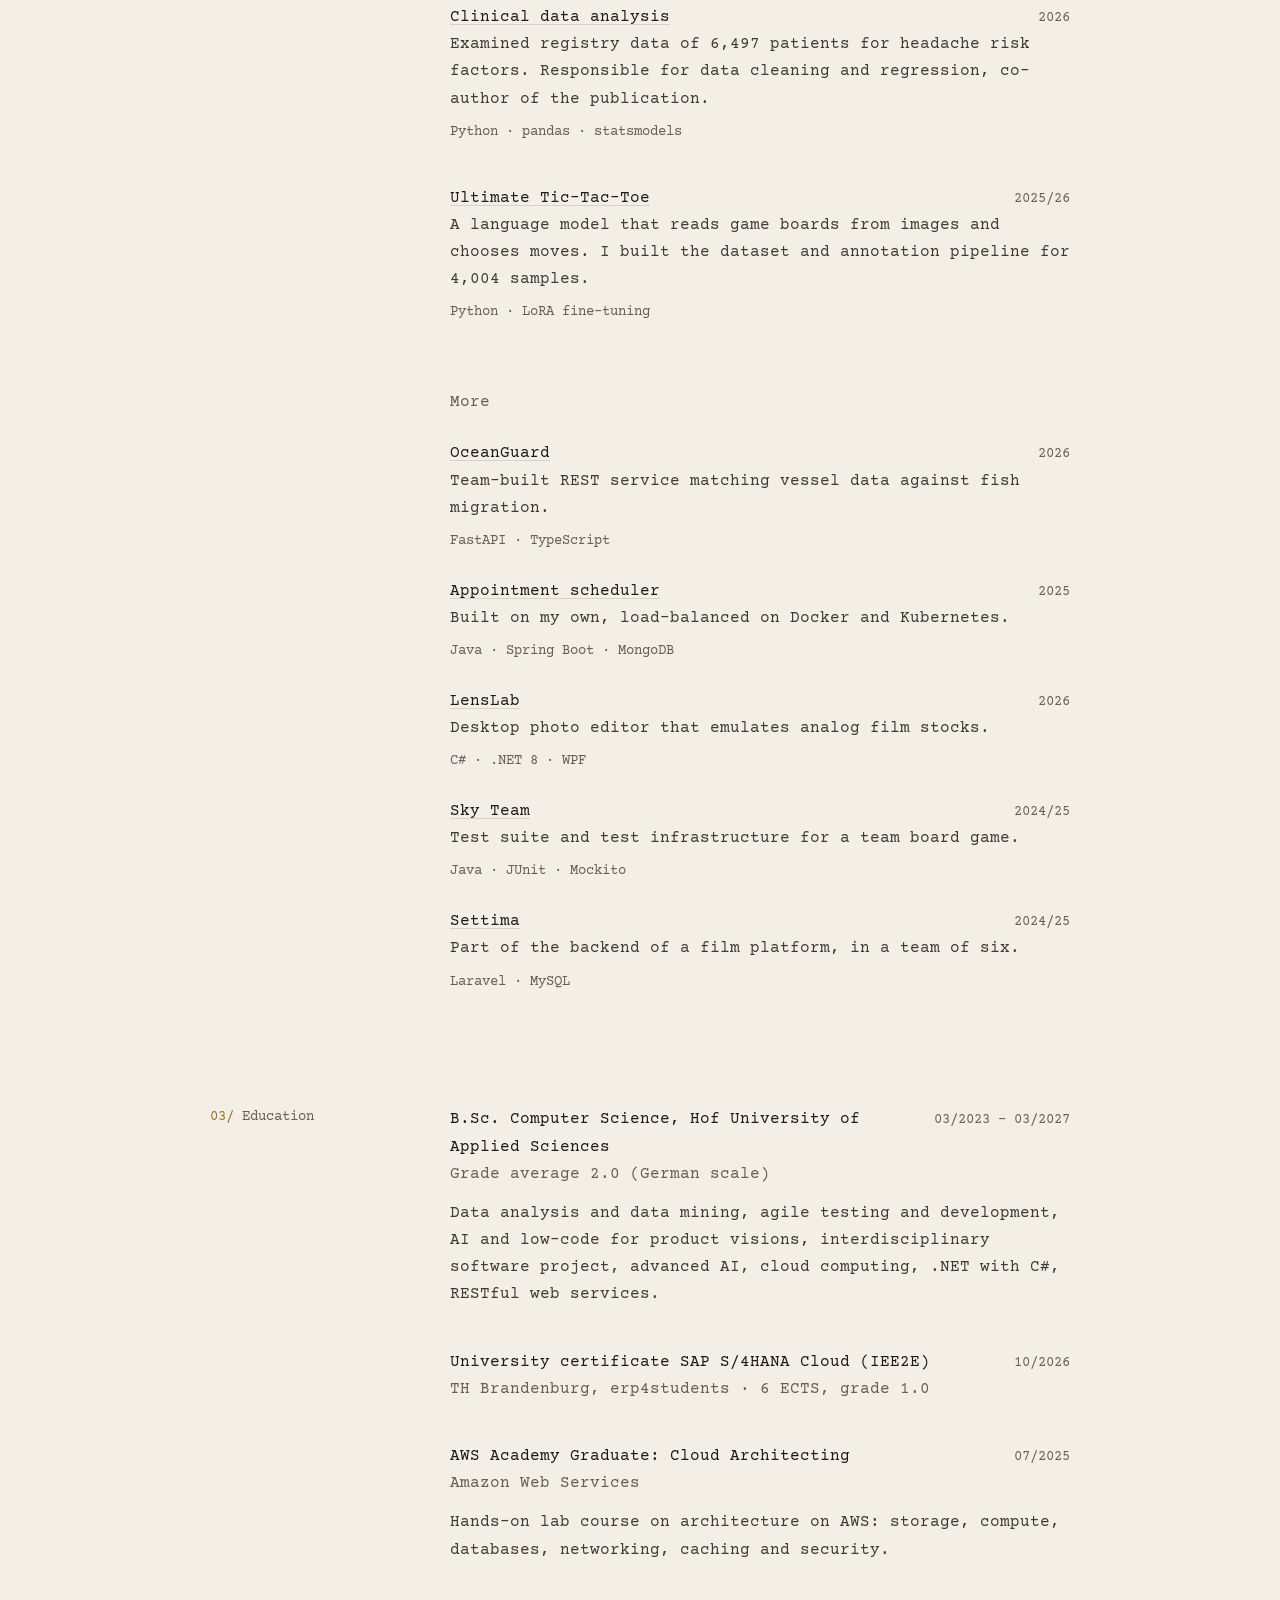
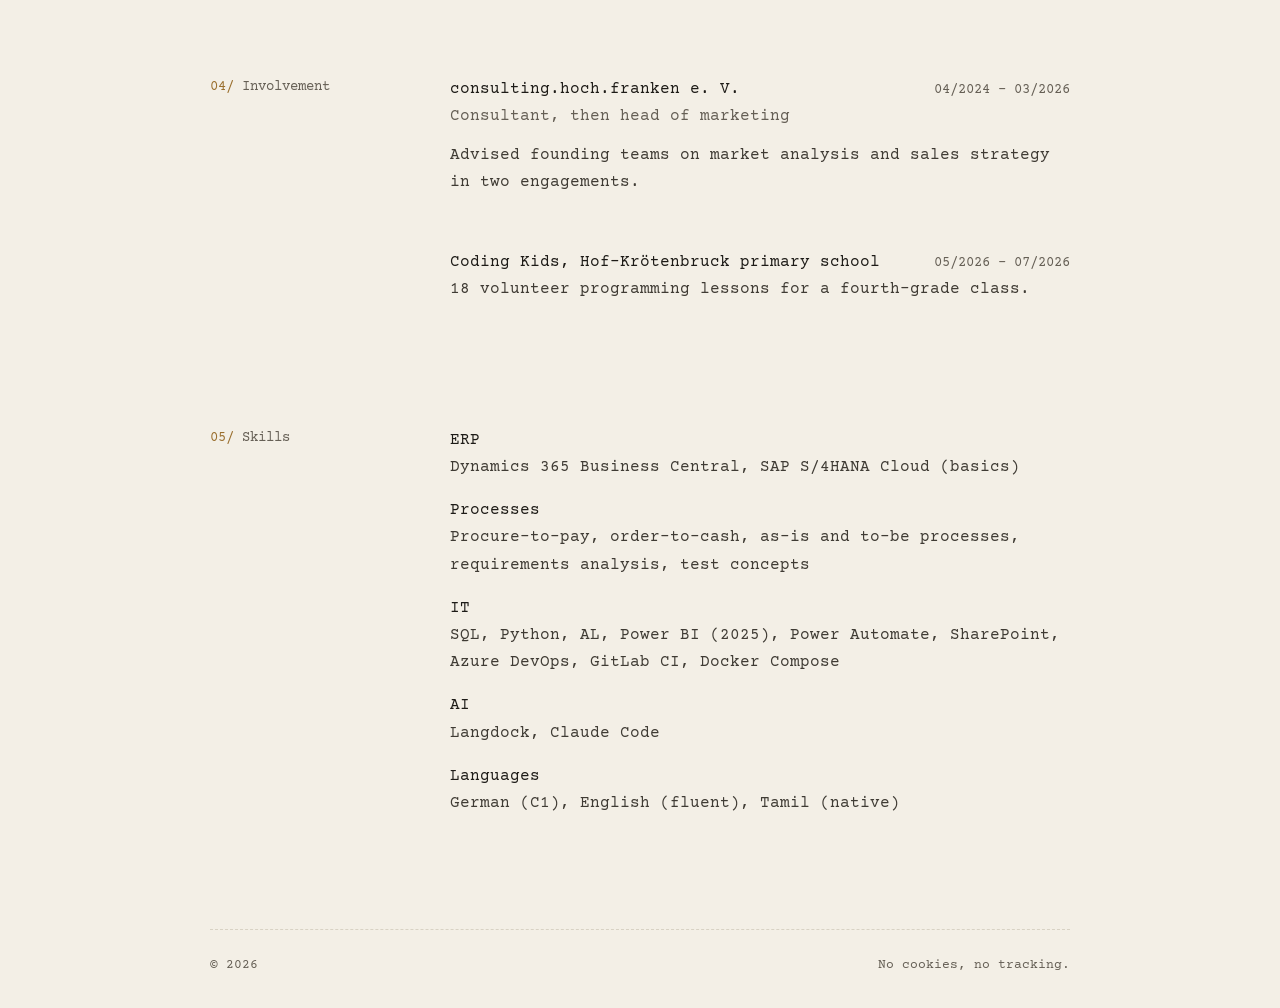
==== commit e8f9b275: "Texte gekürzt, Studiengang korrigiert, Fächer und AWS ergänzt Co-Authored-By: Claude Opus 5.5 <norep" ====
--- a/en.html
+++ b/en.html
@@ -40,18 +40,15 @@
   <h2><span class="idx">01/</span> Experience</h2>
   <div class="entry">
     <div class="entry-head">
-      <h3>Working student, Digitalisation, intern since 09/2026</h3>
+      <h3>Working student, Digitalisation</h3>
       <span class="date">04/2024 – present</span>
     </div>
-    <p class="sub">suprima GmbH · Microsoft Dynamics 365 Business Central rollout</p>
+    <p class="sub">suprima GmbH · intern since 09/2026</p>
     <ul>
-      <li>Rollout for purchasing, sales, warehouse and production, go-live in winter 2026/27. I am the link between the departments and the external implementation partner.</li>
-      <li>Built a process map along procure-to-pay and order-to-cash and prioritised about 70 activities by frequency. Responsible for purchasing and sales.</li>
-      <li>Implemented nine document types, some with custom fields in AL. Wrote the test concept and test cases for key user testing.</li>
-      <li>Owned the permission concept, role centers and license management. Contributed to the configuration packages for data migration.</li>
-      <li>Set up dimensions, cost centers and cost objects. Built Power BI dashboards with management in 2025.</li>
-      <li>Built my own agents on the AI platform Langdock and trained the team on it. Introduced Planner and Loop and trained about 20 colleagues.</li>
-      <li>Built a GDPR-compliant Power Automate flow for managing product testers, with over 100 contacts.</li>
+      <li>Rollout of Microsoft Dynamics 365 Business Central for purchasing, sales, warehouse and production, go-live in winter 2026/27. I am the link between the departments and the implementation partner.</li>
+      <li>Built the process map, implemented nine document types, wrote the test concept for key user testing.</li>
+      <li>Owned the permission concept, role centers and license management.</li>
+      <li>Built my own agents on the AI platform Langdock and trained the team on it. Automated the GDPR-compliant management of product testers with Power Automate, with over 100 contacts.</li>
     </ul>
   </div>
 </section>
@@ -60,87 +57,76 @@
   <h2><span class="idx">02/</span> Projects</h2>
   <div class="entry">
     <div class="entry-head">
-      <h3>Unternehmerbörse, Hof University</h3>
-      <span class="date">2026</span>
-    </div>
-    <p class="sub">Frontend team lead · Next.js, TypeScript, Docker, GitLab CI</p>
-    <ul>
-      <li>Career fair platform for the university's communications office. Clarified requirements with the client, assigned work on GitLab boards, ran two sprint meetings a week and gave the final presentation.</li>
-      <li>Built the exhibitor directory and company profiles, implemented WCAG 2.1 accessibility with automated contrast tests.</li>
-      <li>Built the deployment jobs for dev and production, shipped via SSH and Docker Compose. <a href="https://github.com/trippletrouble/EventFrontend">Code</a></li>
-    </ul>
-  </div>
-  <div class="entry">
-    <div class="entry-head">
-      <h3>Ludo 2.0</h3>
-      <span class="date">2026</span>
-    </div>
-    <p class="sub">Interdisciplinary team of eight · Scrum, React, NestJS, TypeScript</p>
-    <ul>
-      <li>Set up and ran the Scrum board in Trello, planned across ten sprints.</li>
-      <li>Wrote the game engine with the core rules and built the service that streams game state to all players in real time. Tests with Vitest, Playwright and Jest. <a href="https://github.com/trippletrouble/isep-frontend">Frontend</a> / <a href="https://github.com/trippletrouble/isep-backend">Backend</a></li>
-    </ul>
-  </div>
-  <div class="entry">
-    <div class="entry-head">
-      <h3>Clinical data analysis</h3>
-      <span class="date">2026</span>
-    </div>
-    <p class="sub">Python, pandas, statsmodels</p>
-    <ul>
-      <li>Examined registry data of 6,497 patients for risk factors of medication overuse headache. Responsible for data cleaning and multivariate logistic regression, co-author of the publication. <a href="https://github.com/trippletrouble/datenanalyse-und-datamining">Code</a></li>
-    </ul>
-  </div>
-  <div class="entry">
-    <div class="entry-head">
-      <h3>Ultimate Tic-Tac-Toe: vision-language model</h3>
+      <h3><a href="https://github.com/trippletrouble/EventFrontend">Unternehmerbörse, Hof University</a></h3>
+      <span class="date">2026</span>
+    </div>
+    <p>Career fair platform for the university's communications office. I led the frontend team from requirements to final presentation and built the deployment jobs.</p>
+    <p class="meta">Next.js · TypeScript · Docker · GitLab CI</p>
+  </div>
+  <div class="entry">
+    <div class="entry-head">
+      <h3><a href="https://github.com/trippletrouble/isep-frontend">Ludo 2.0</a></h3>
+      <span class="date">2026</span>
+    </div>
+    <p>Multiplayer Ludo in the browser, built by a team of eight using Scrum. I wrote the game engine and the service that streams every move in real time.</p>
+    <p class="meta">React · NestJS · TypeScript · Playwright</p>
+  </div>
+  <div class="entry">
+    <div class="entry-head">
+      <h3><a href="https://github.com/trippletrouble/datenanalyse-und-datamining">Clinical data analysis</a></h3>
+      <span class="date">2026</span>
+    </div>
+    <p>Examined registry data of 6,497 patients for headache risk factors. Responsible for data cleaning and regression, co-author of the publication.</p>
+    <p class="meta">Python · pandas · statsmodels</p>
+  </div>
+  <div class="entry">
+    <div class="entry-head">
+      <h3><a href="https://github.com/trippletrouble/ultimate-tic-tac-toe-vlm">Ultimate Tic-Tac-Toe</a></h3>
       <span class="date">2025/26</span>
     </div>
-    <p class="sub">Team of three · Python, LoRA fine-tuning</p>
-    <ul>
-      <li>Built the dataset and annotation pipeline for 4,004 training samples, plus two tools for LLM-assisted annotation. <a href="https://github.com/trippletrouble/ultimate-tic-tac-toe-vlm">Code</a></li>
-    </ul>
-  </div>
-  <h3 class="more">More projects</h3>
-  <div class="entry entry-small">
-    <div class="entry-head">
-      <h3>OceanGuard</h3>
-      <span class="date">2026</span>
-    </div>
-    <p class="sub">Team project · FastAPI, TypeScript</p>
-    <p>REST service combining vessel data and fish migration into an overlap score. My work includes HATEOAS and ETag caching. <a href="https://github.com/trippletrouble/oceanguard">Code</a></p>
-  </div>
-  <div class="entry entry-small">
-    <div class="entry-head">
-      <h3>Cloud appointment scheduler</h3>
+    <p>A language model that reads game boards from images and chooses moves. I built the dataset and annotation pipeline for 4,004 samples.</p>
+    <p class="meta">Python · LoRA fine-tuning</p>
+  </div>
+  <h3 class="more">More</h3>
+  <div class="entry entry-small">
+    <div class="entry-head">
+      <h3><a href="https://github.com/trippletrouble/oceanguard">OceanGuard</a></h3>
+      <span class="date">2026</span>
+    </div>
+    <p>Team-built REST service matching vessel data against fish migration.</p>
+    <p class="meta">FastAPI · TypeScript</p>
+  </div>
+  <div class="entry entry-small">
+    <div class="entry-head">
+      <h3><a href="https://github.com/trippletrouble/cloud-appointment-scheduler">Appointment scheduler</a></h3>
       <span class="date">2025</span>
     </div>
-    <p class="sub">Java, Spring Boot, MongoDB, Kubernetes</p>
-    <p>Built on my own: two app instances behind a load balancer, run with Docker Compose and on Kubernetes (Minikube). <a href="https://github.com/trippletrouble/cloud-appointment-scheduler">Code</a></p>
-  </div>
-  <div class="entry entry-small">
-    <div class="entry-head">
-      <h3>LensLab</h3>
-      <span class="date">2026</span>
-    </div>
-    <p class="sub">C#, .NET 8, WPF, EF Core</p>
-    <p>Desktop photo editor that emulates analog film stocks. MVVM, background image processing, 34 unit tests. <a href="https://github.com/trippletrouble/lenslab">Code</a></p>
-  </div>
-  <div class="entry entry-small">
-    <div class="entry-head">
-      <h3>Sky Team</h3>
+    <p>Built on my own, load-balanced on Docker and Kubernetes.</p>
+    <p class="meta">Java · Spring Boot · MongoDB</p>
+  </div>
+  <div class="entry entry-small">
+    <div class="entry-head">
+      <h3><a href="https://github.com/trippletrouble/lenslab">LensLab</a></h3>
+      <span class="date">2026</span>
+    </div>
+    <p>Desktop photo editor that emulates analog film stocks.</p>
+    <p class="meta">C# · .NET 8 · WPF</p>
+  </div>
+  <div class="entry entry-small">
+    <div class="entry-head">
+      <h3><a href="https://github.com/trippletrouble/skyTeam">Sky Team</a></h3>
       <span class="date">2024/25</span>
     </div>
-    <p class="sub">Java, JUnit, Mockito, Gradle</p>
-    <p>Test suite and test infrastructure in the Gradle build for a team board game. <a href="https://github.com/trippletrouble/skyTeam">Code</a></p>
-  </div>
-  <div class="entry entry-small">
-    <div class="entry-head">
-      <h3>Settima, film platform</h3>
+    <p>Test suite and test infrastructure for a team board game.</p>
+    <p class="meta">Java · JUnit · Mockito</p>
+  </div>
+  <div class="entry entry-small">
+    <div class="entry-head">
+      <h3><a href="https://github.com/FullStackYappers/SettimaBackend">Settima</a></h3>
       <span class="date">2024/25</span>
     </div>
-    <p class="sub">Team of six · Laravel, MySQL</p>
-    <p>Part of the backend: tables, models and controllers for ratings, favourites and watch history, login with token authentication. <a href="https://github.com/FullStackYappers/SettimaBackend">Code</a></p>
+    <p>Part of the backend of a film platform, in a team of six.</p>
+    <p class="meta">Laravel · MySQL</p>
   </div>
 </section>
 
@@ -152,6 +138,7 @@
       <span class="date">03/2023 – 03/2027</span>
     </div>
     <p class="sub">Grade average 2.0 (German scale)</p>
+    <p>Data analysis and data mining, agile testing and development, AI and low-code for product visions, interdisciplinary software project, advanced AI, cloud computing, .NET with C#, RESTful web services.</p>
   </div>
   <div class="entry">
     <div class="entry-head">
@@ -165,6 +152,8 @@
       <h3>AWS Academy Graduate: Cloud Architecting</h3>
       <span class="date">07/2025</span>
     </div>
+    <p class="sub">Amazon Web Services</p>
+    <p>Hands-on lab course on architecture on AWS: storage, compute, databases, networking, caching and security.</p>
   </div>
 </section>
 
@@ -196,7 +185,7 @@
   <dl>
     <dt>ERP</dt><dd>Dynamics 365 Business Central, SAP S/4HANA Cloud (basics)</dd>
     <dt>Processes</dt><dd>Procure-to-pay, order-to-cash, as-is and to-be processes, requirements analysis, test concepts</dd>
-    <dt>IT</dt><dd>SQL, Python, AL, Power BI, Power Automate, SharePoint, Azure DevOps, GitLab CI, Docker Compose</dd>
+    <dt>IT</dt><dd>SQL, Python, AL, Power BI (2025), Power Automate, SharePoint, Azure DevOps, GitLab CI, Docker Compose</dd>
     <dt>AI</dt><dd>Langdock, Claude Code</dd>
     <dt>Languages</dt><dd>German (C1), English (fluent), Tamil (native)</dd>
   </dl>
--- a/style.css
+++ b/style.css
@@ -6,7 +6,8 @@
 
 :root {
   --ink: #e9e4da;
-  --faded: #7d786f;
+  --body: #c2bdb2;
+  --faded: #a39e93;
   --paper: #0d0d0c;
   --rule: #2a2926;
   --accent: #c9a46b; /* Messing wie die Gravuren auf den Modulen */
@@ -14,7 +15,8 @@
 @media (prefers-color-scheme: light) {
   :root {
     --ink: #1d1b17;
-    --faded: #807a6f;
+    --body: #3f3b34;
+    --faded: #655f55;
     --paper: #f3efe6;
     --rule: #d8d2c4;
     --accent: #9a6f2e;
@@ -28,8 +30,8 @@
 body {
   margin: 0;
   background: var(--paper);
-  color: var(--ink);
-  font: 15px/1.75 "Courier Prime", "Courier New", Courier, monospace;
+  color: var(--body);
+  font: 16px/1.7 "Courier Prime", "Courier New", Courier, monospace;
 }
 
 main { padding: 0 24px; }
@@ -47,7 +49,7 @@
   background: var(--paper);
   font-size: 12px;
 }
-.mark { font-weight: 700; text-decoration: none; letter-spacing: -0.04em; font-size: 15px; }
+.mark { color: var(--ink); font-weight: 700; text-decoration: none; letter-spacing: -0.04em; font-size: 15px; }
 .nav { display: flex; gap: 32px; margin: 0; padding: 0; list-style: none; }
 .nav a { text-decoration: none; }
 .nav a:hover { color: var(--accent); }
@@ -65,15 +67,16 @@
 }
 .hero { margin-bottom: 120px; }
 .sig { align-self: stretch; }
-.label { font-size: 13px; line-height: 1.5; margin: 0 0 20px 0.08em; }
+.label { font-size: 14px; line-height: 1.5; margin: 0 0 20px 0.08em; }
 h1 {
+  color: var(--ink);
   margin: 0;
   font-size: clamp(48px, 10vw, 112px);
   line-height: 0.9;
   font-weight: 400;
   letter-spacing: -0.06em;
 }
-.links { margin: 28px 0 0; padding: 0; list-style: none; font-size: 13px; }
+.links { margin: 28px 0 0; padding: 0; list-style: none; font-size: 14px; }
 .links li { display: inline; margin-right: 3ch; }
 
 /* Abschnitte: Überschrift im linken Rand, Inhalt rechts */
@@ -89,37 +92,34 @@
 section > h2 { grid-column: 1; grid-row: 1 / span 30; }
 
 h2 {
-  font-size: 13px;
+  font-size: 14px;
   font-weight: 400;
-  text-transform: uppercase;
-  letter-spacing: 0.18em;
   color: var(--faded);
   margin: 0;
 }
 
-h3 { font-size: 15px; font-weight: 700; margin: 0; }
+h3 { font-size: 16px; font-weight: 400; margin: 0; color: var(--ink); }
+h3 a { text-decoration-color: var(--rule); }
 
-p { margin: 0 0 20px; }
+p { margin: 0 0 8px; }
 p:last-child { margin-bottom: 0; }
-.tagline { font-size: 20px; line-height: 1.4; letter-spacing: -0.02em; margin: 28px 0 0; }
+.tagline { color: var(--ink); font-size: 20px; line-height: 1.4; letter-spacing: -0.02em; margin: 28px 0 0; }
 
 .entry { margin-bottom: 40px; }
 .entry:last-child { margin-bottom: 0; }
 .entry-head { display: flex; justify-content: space-between; align-items: baseline; gap: 24px; }
-.date { color: var(--faded); white-space: nowrap; font-size: 13px; }
-.sub { font-style: italic; margin: 0 0 12px; }
-.more { color: var(--faded); font-weight: 400; margin: 16px 0 24px; }
+.date { color: var(--faded); white-space: nowrap; font-size: 14px; }
+.sub { color: var(--faded); margin: 0 0 12px; }
+.meta { color: var(--faded); font-size: 14px; }
+.more { color: var(--faded); margin: 24px 0 24px; }
 .entry-small { margin-bottom: 24px; }
-.entry-small .sub { margin-bottom: 4px; }
 
 ul { margin: 0; padding: 0; list-style: none; }
-li { padding-left: 2ch; text-indent: -2ch; margin-bottom: 8px; }
-li::before { content: "- "; color: var(--faded); }
-.nav li, .links li { padding: 0; text-indent: 0; margin-bottom: 0; }
-.nav li::before, .links li::before { content: none; }
+li { margin-bottom: 12px; }
+.nav li, .links li { margin-bottom: 0; }
 
 dl { margin: 0; }
-dt { font-weight: 700; }
+dt { color: var(--ink); }
 dd { margin: 0 0 16px; }
 dd:last-child { margin-bottom: 0; }
 
@@ -129,7 +129,7 @@
   max-width: 860px; margin: 0 auto;
   border-top: 1px dashed var(--rule);
   padding: 24px 0 32px;
-  font-size: 12px;
+  font-size: 13px;
   color: var(--faded);
 }
 
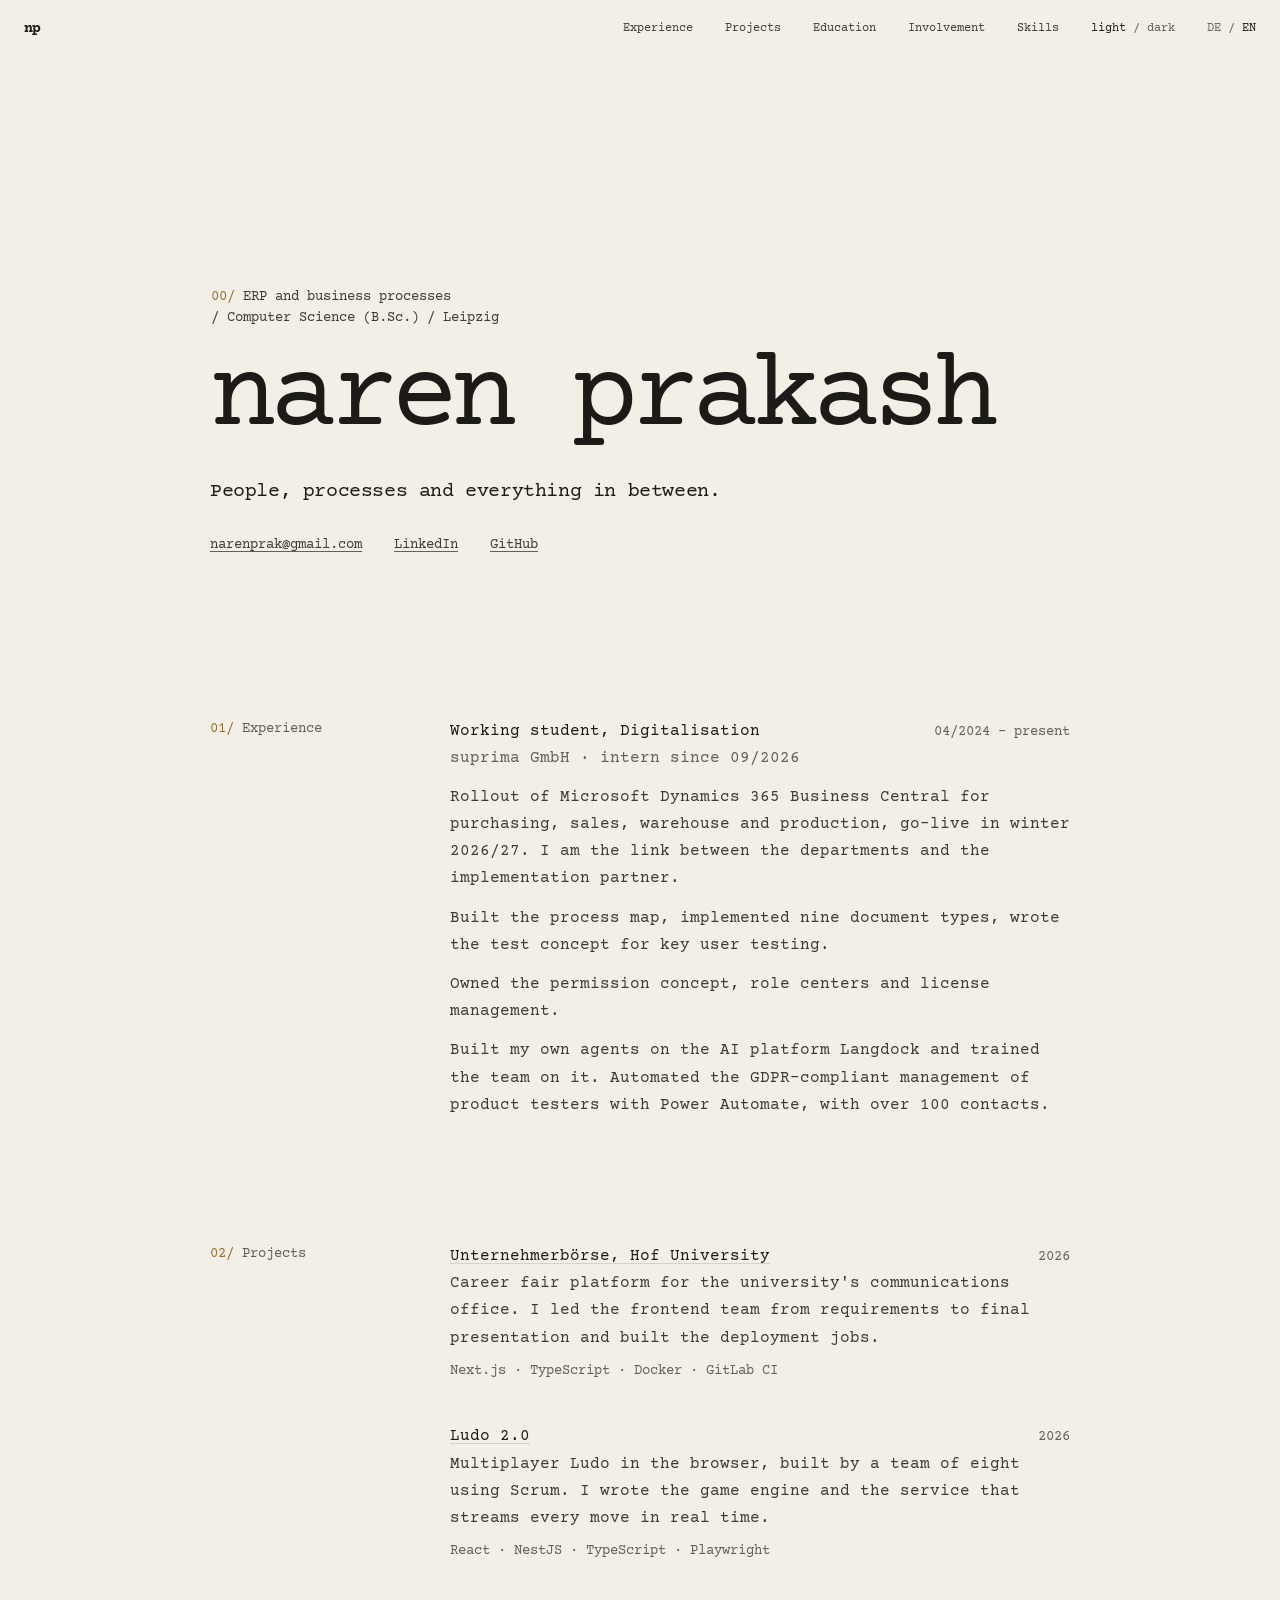
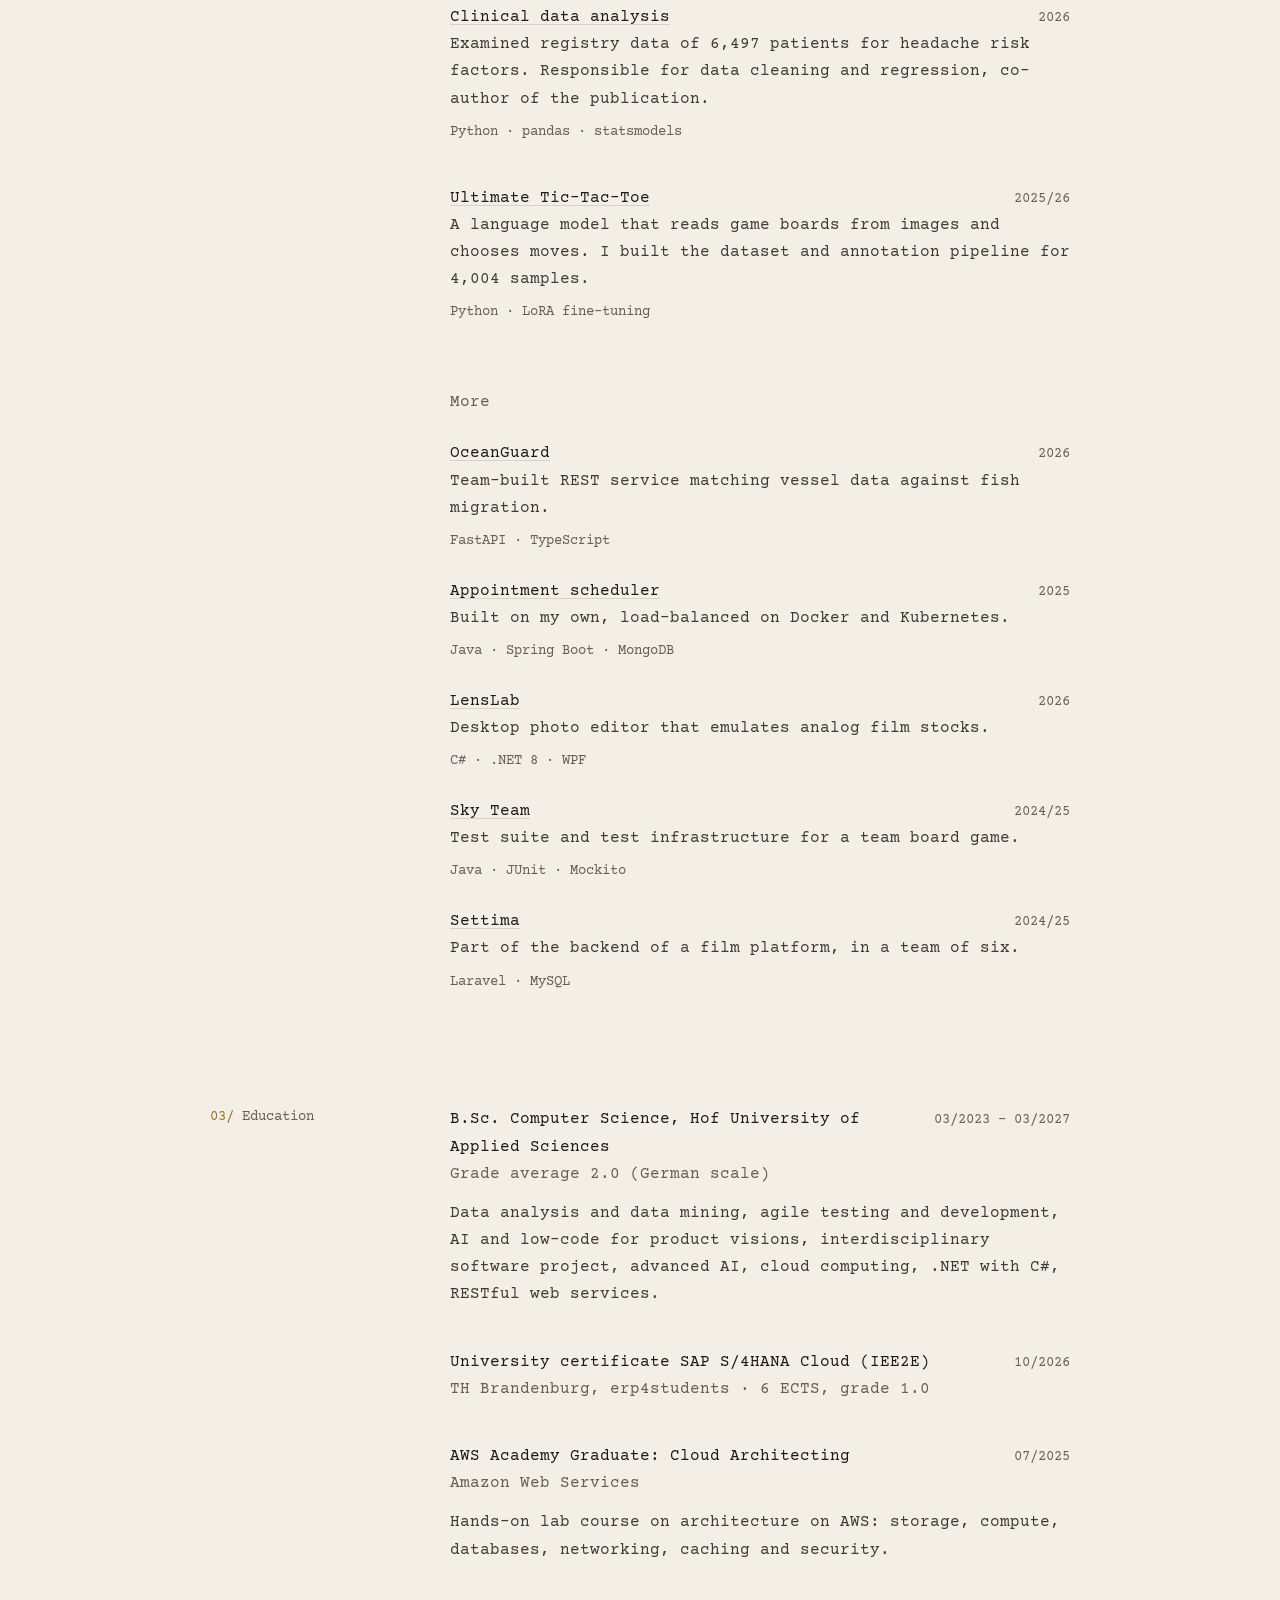
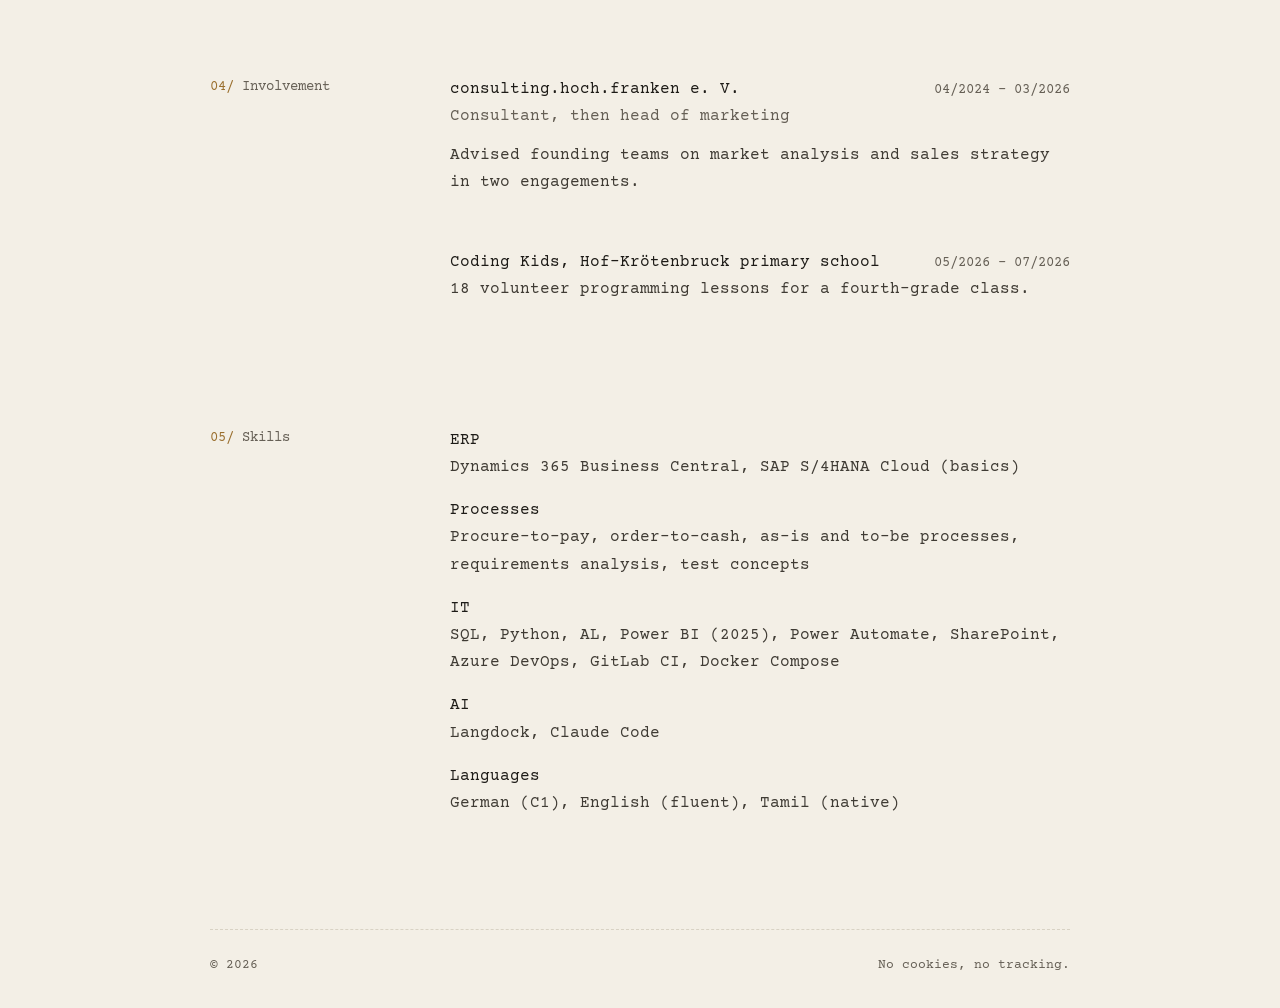
==== commit 27fe94e8: "Schalter für hell und dunkel" ====
--- a/en.html
+++ b/en.html
@@ -6,6 +6,7 @@
 <title>Naren Prakash</title>
 <meta name="description" content="Naren Prakash, Computer Science (B.Sc.), ERP and business processes, Leipzig.">
 <link rel="stylesheet" href="style.css">
+<script src="js/theme.js"></script>
 <script src="js/htmx.min.js" defer></script>
 </head>
 <body hx-boost="true">
@@ -19,6 +20,7 @@
     <li><a href="#education">Education</a></li>
     <li><a href="#involvement">Involvement</a></li>
     <li><a href="#skills">Skills</a></li>
+    <li class="theme"><button type="button" data-set-theme="light">light</button> / <button type="button" data-set-theme="dark">dark</button></li>
     <li class="lang"><a href="index.html" hreflang="de">DE</a> / <a href="en.html" aria-current="page">EN</a></li>
   </ul>
 </header>
--- a/style.css
+++ b/style.css
@@ -13,7 +13,7 @@
   --accent: #c9a46b; /* Messing wie die Gravuren auf den Modulen */
 }
 @media (prefers-color-scheme: light) {
-  :root {
+  :root:not([data-theme="dark"]) {
     --ink: #1d1b17;
     --body: #3f3b34;
     --faded: #655f55;
@@ -21,6 +21,22 @@
     --rule: #d8d2c4;
     --accent: #9a6f2e;
   }
+}
+:root[data-theme="light"] {
+  --ink: #1d1b17;
+  --body: #3f3b34;
+  --faded: #655f55;
+  --paper: #f3efe6;
+  --rule: #d8d2c4;
+  --accent: #9a6f2e;
+}
+:root[data-theme="dark"] {
+  --ink: #e9e4da;
+  --body: #c2bdb2;
+  --faded: #a39e93;
+  --paper: #0d0d0c;
+  --rule: #2a2926;
+  --accent: #c9a46b;
 }
 
 * { box-sizing: border-box; }
@@ -54,6 +70,12 @@
 .nav a { text-decoration: none; }
 .nav a:hover { color: var(--accent); }
 .lang, .lang a { color: var(--faded); }
+.theme { display: none; color: var(--faded); }
+:root[data-theme] .theme { display: list-item; list-style: none; }
+.theme button { all: unset; cursor: pointer; }
+.theme button:hover { color: var(--accent); }
+.theme button:focus-visible { outline: 1px dashed var(--accent); outline-offset: 2px; }
+.theme button[aria-pressed="true"] { color: var(--ink); }
 .lang a[aria-current] { color: var(--ink); }
 
 /* Erstes Bild: Name groß, darüber eine Zeile zur Einordnung */
@@ -134,7 +156,8 @@
 }
 
 @media (max-width: 760px) {
-  .nav li:not(.lang) { display: none; }
+  .nav { gap: 24px; }
+  .nav li:not(.lang):not(.theme) { display: none; }
   .hero { min-height: 70vh; margin-bottom: 72px; }
   .label { margin-left: 0; }
   .links { text-align: left; }
@@ -146,6 +169,7 @@
 }
 
 @media print {
+  :root, :root[data-theme] { --ink: #000; --body: #000; --faded: #444; --paper: #fff; --rule: #bbb; --accent: #444; }
   body { background: #fff; color: #000; }
   .top, footer { display: none; }
   .hero { min-height: 0; margin-bottom: 32px; }
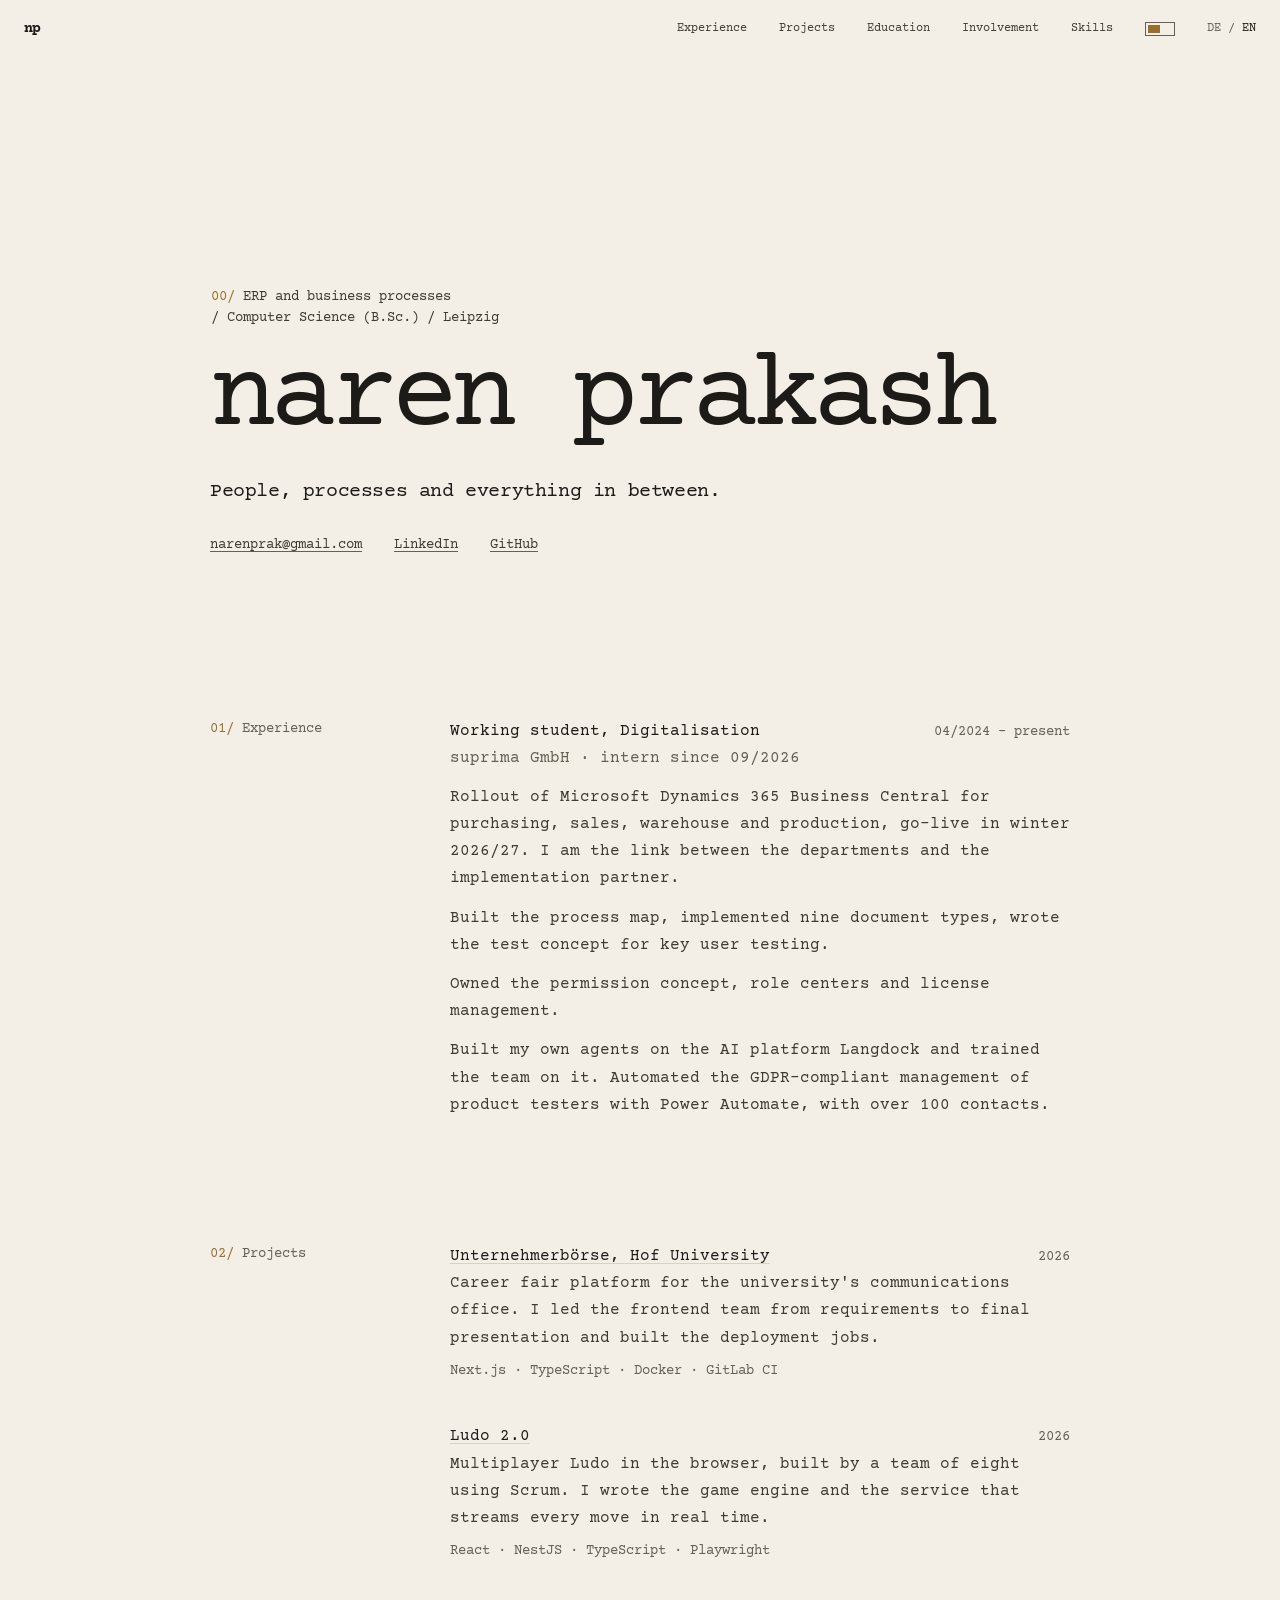
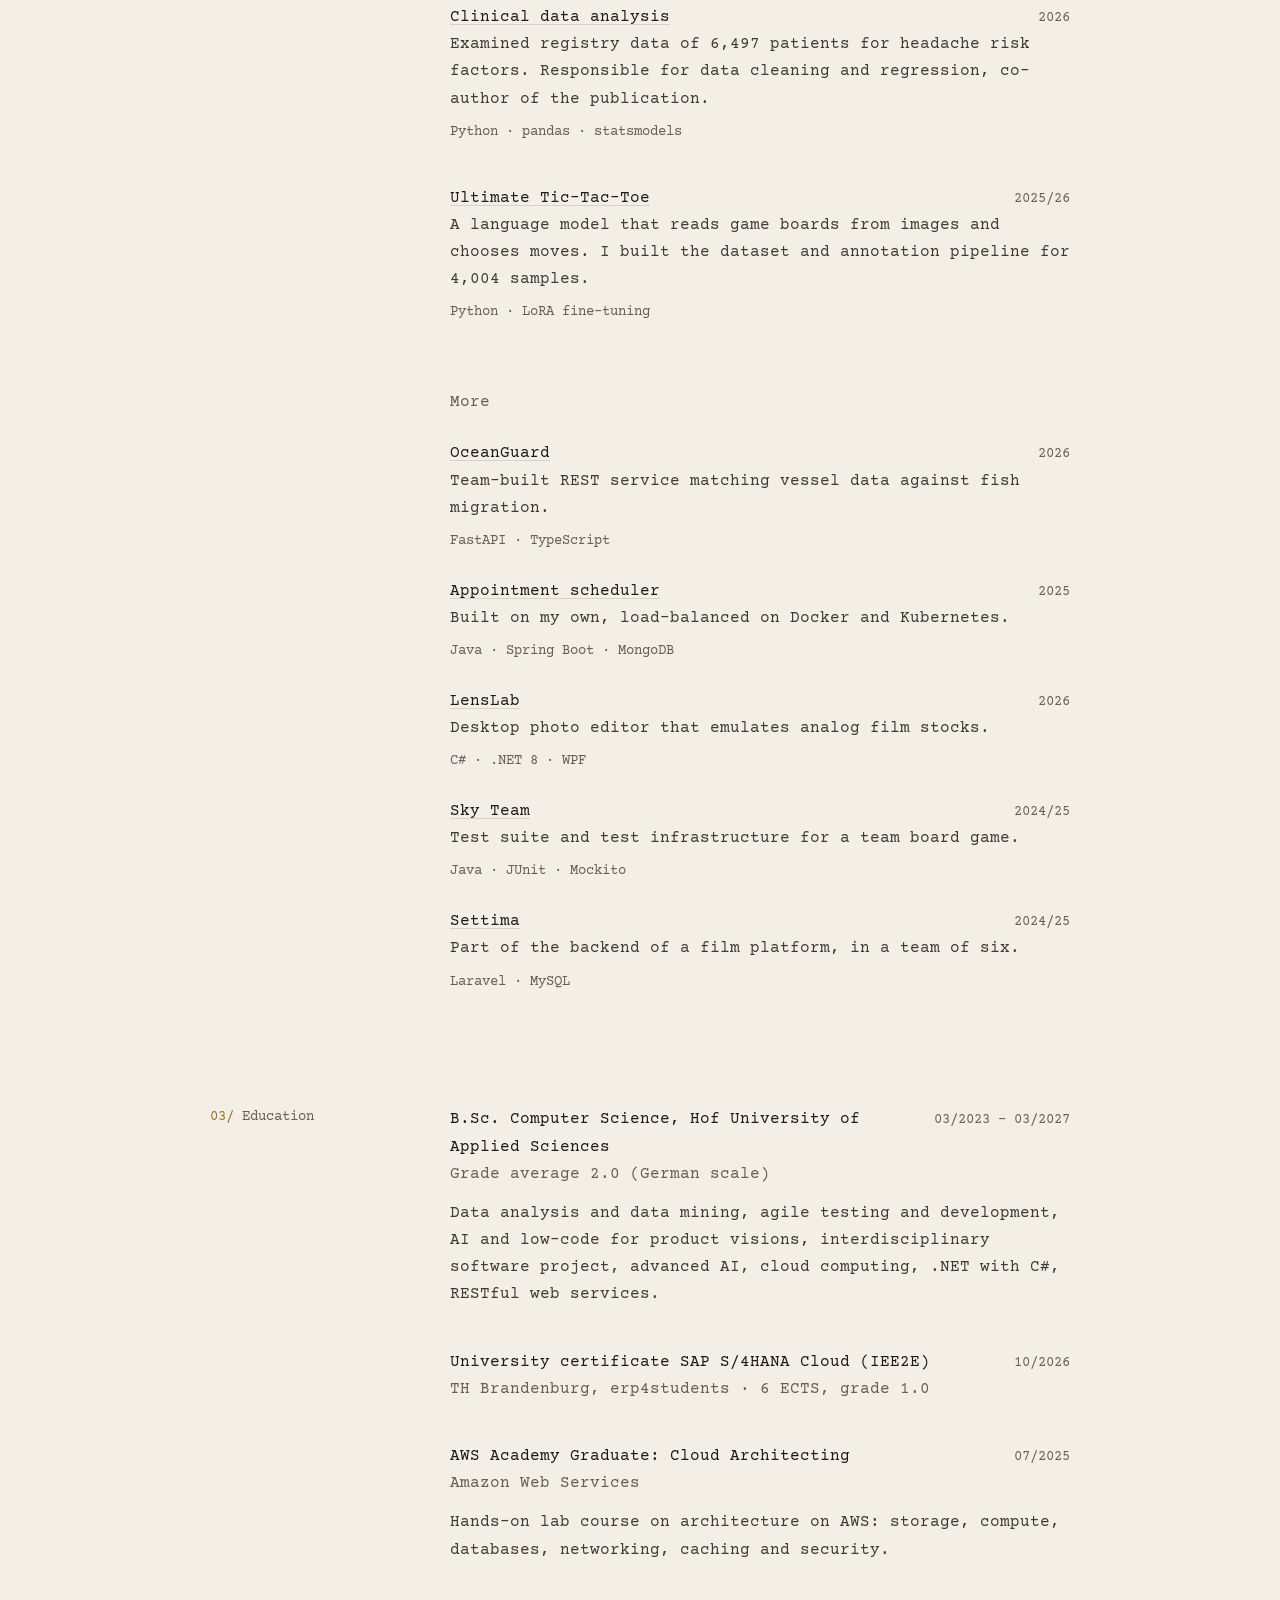
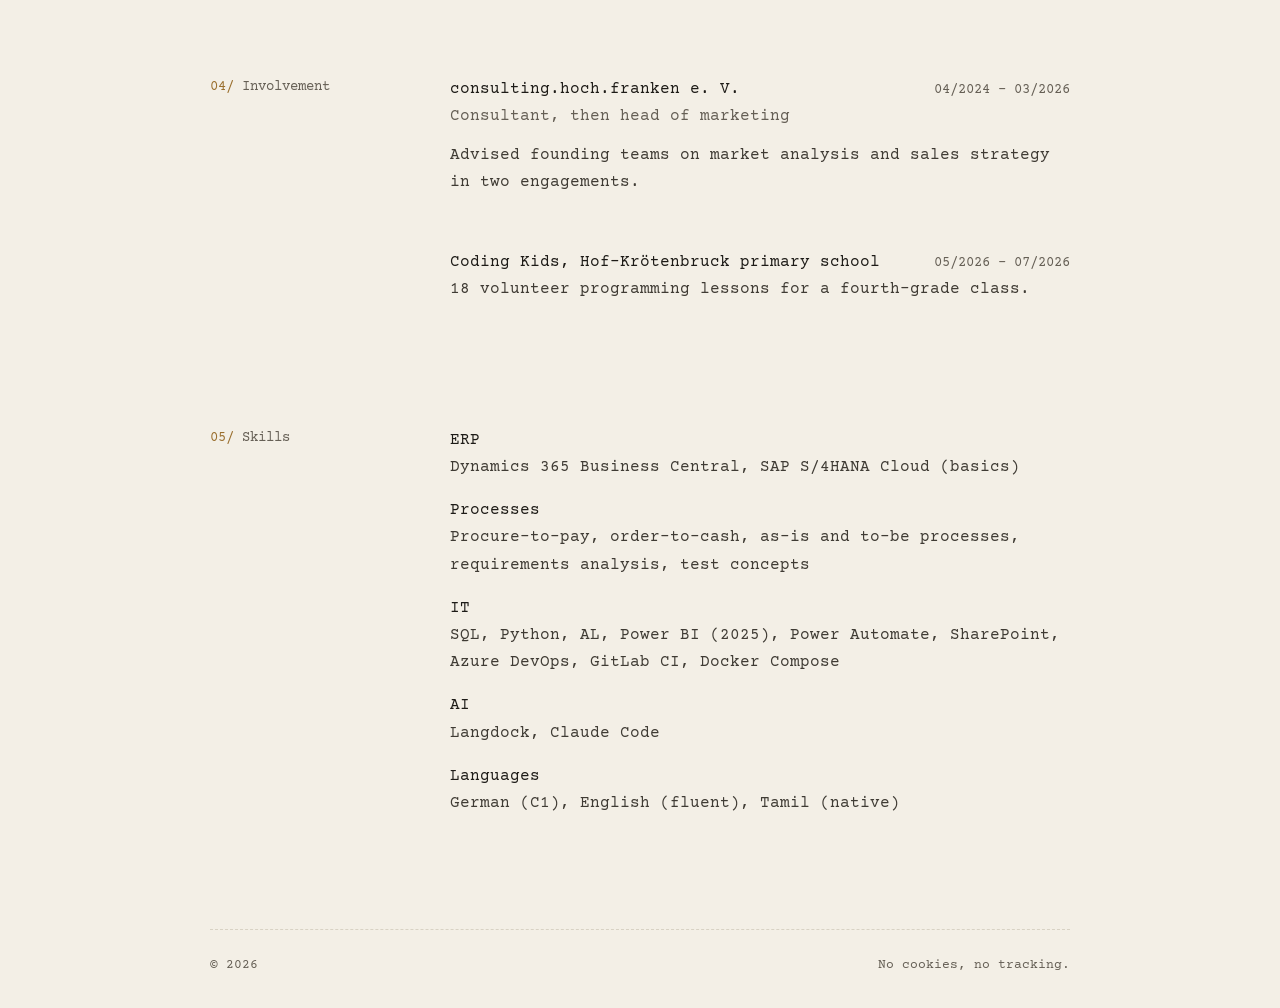
==== commit 094fedff: "Echter Schalter für hell und dunkel" ====
--- a/en.html
+++ b/en.html
@@ -20,7 +20,7 @@
     <li><a href="#education">Education</a></li>
     <li><a href="#involvement">Involvement</a></li>
     <li><a href="#skills">Skills</a></li>
-    <li class="theme"><button type="button" data-set-theme="light">light</button> / <button type="button" data-set-theme="dark">dark</button></li>
+    <li class="theme"><button type="button" class="switch" role="switch" aria-checked="false" aria-label="Dark mode" data-toggle-theme></button></li>
     <li class="lang"><a href="index.html" hreflang="de">DE</a> / <a href="en.html" aria-current="page">EN</a></li>
   </ul>
 </header>
--- a/style.css
+++ b/style.css
@@ -70,12 +70,28 @@
 .nav a { text-decoration: none; }
 .nav a:hover { color: var(--accent); }
 .lang, .lang a { color: var(--faded); }
-.theme { display: none; color: var(--faded); }
-:root[data-theme] .theme { display: list-item; list-style: none; }
-.theme button { all: unset; cursor: pointer; }
-.theme button:hover { color: var(--accent); }
-.theme button:focus-visible { outline: 1px dashed var(--accent); outline-offset: 2px; }
-.theme button[aria-pressed="true"] { color: var(--ink); }
+.theme { display: none; }
+:root[data-theme] .theme { display: flex; align-items: center; }
+.switch {
+  position: relative;
+  width: 30px; height: 14px;
+  padding: 0;
+  border: 1px solid var(--faded);
+  background: none;
+  cursor: pointer;
+}
+.switch::before { content: ""; position: absolute; inset: -12px; } /* größere Tippfläche */
+.switch::after {
+  content: "";
+  position: absolute;
+  top: 2px; left: 2px;
+  width: 12px; height: 8px;
+  background: var(--accent);
+  transition: transform 0.12s linear;
+}
+.switch[aria-checked="true"]::after { transform: translateX(12px); }
+.switch:focus-visible { outline: 1px dashed var(--accent); outline-offset: 2px; }
+@media (prefers-reduced-motion: reduce) { .switch::after { transition: none; } }
 .lang a[aria-current] { color: var(--ink); }
 
 /* Erstes Bild: Name groß, darüber eine Zeile zur Einordnung */
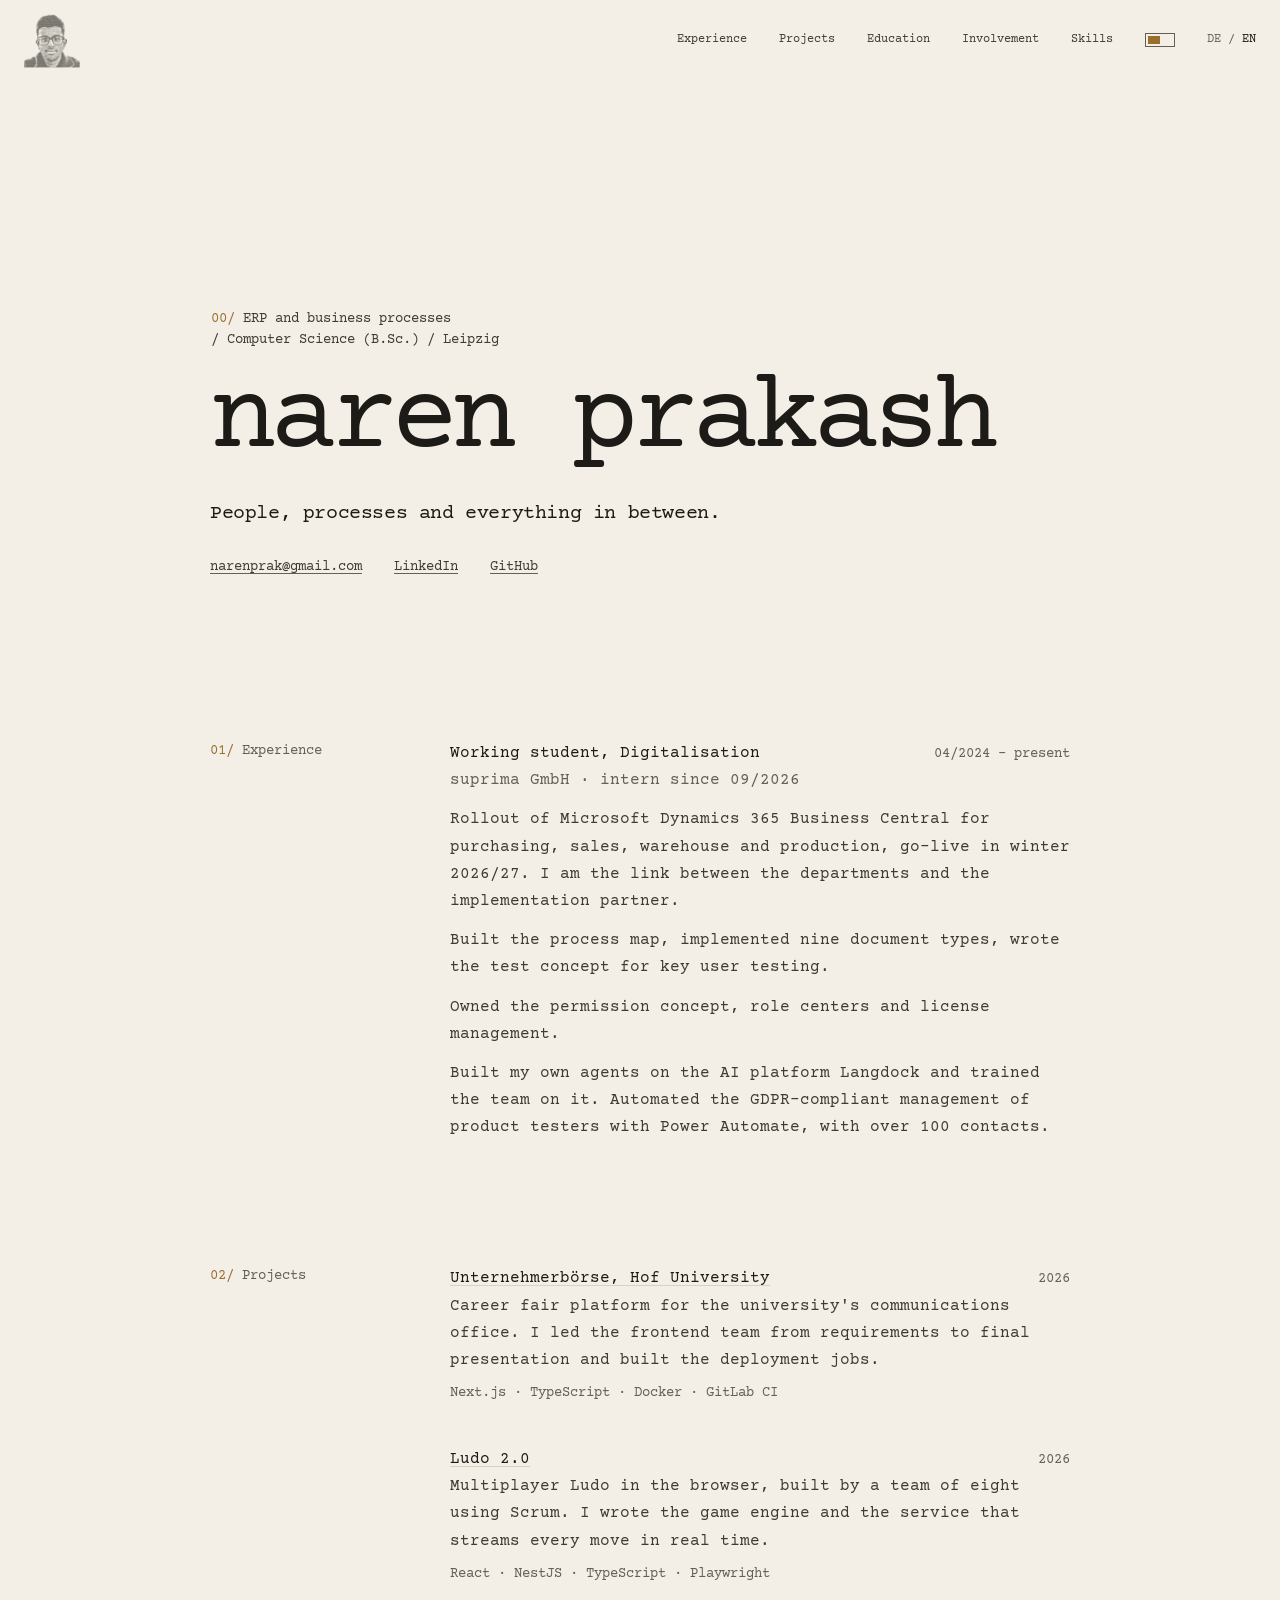
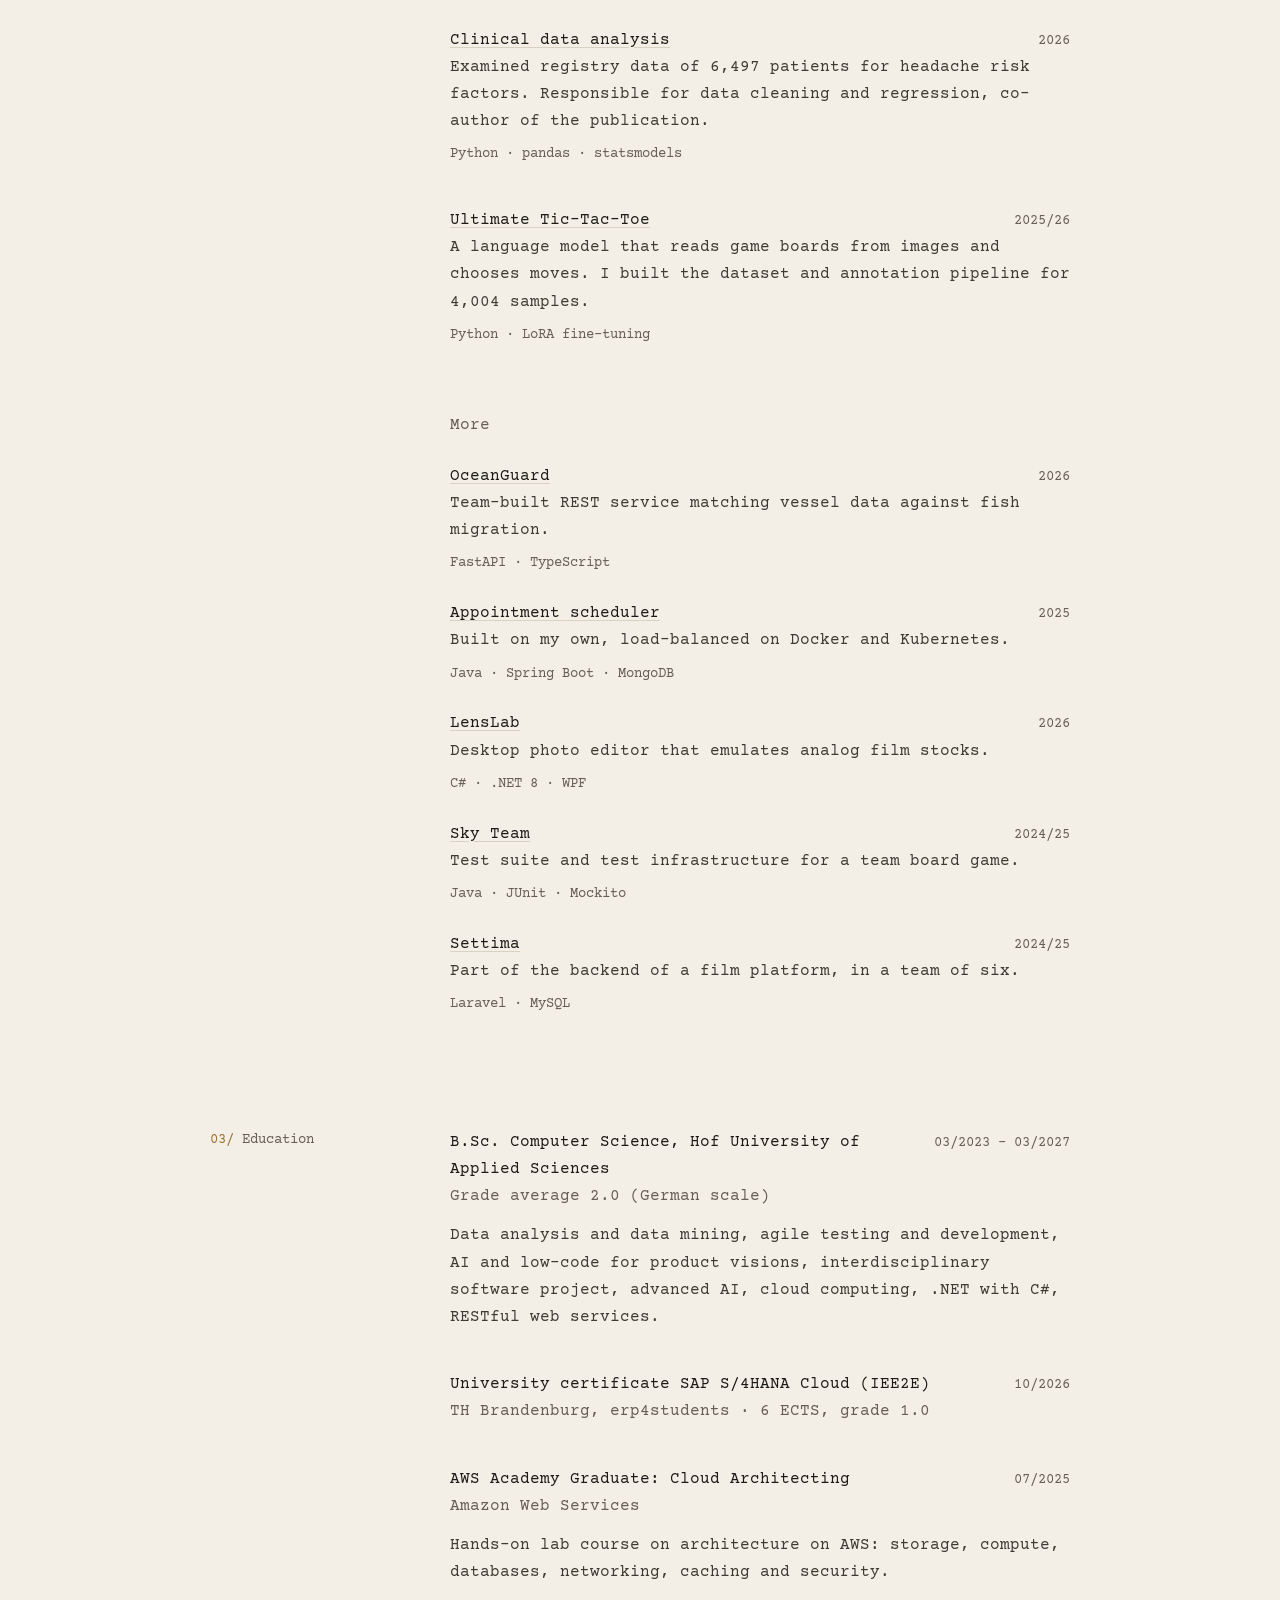
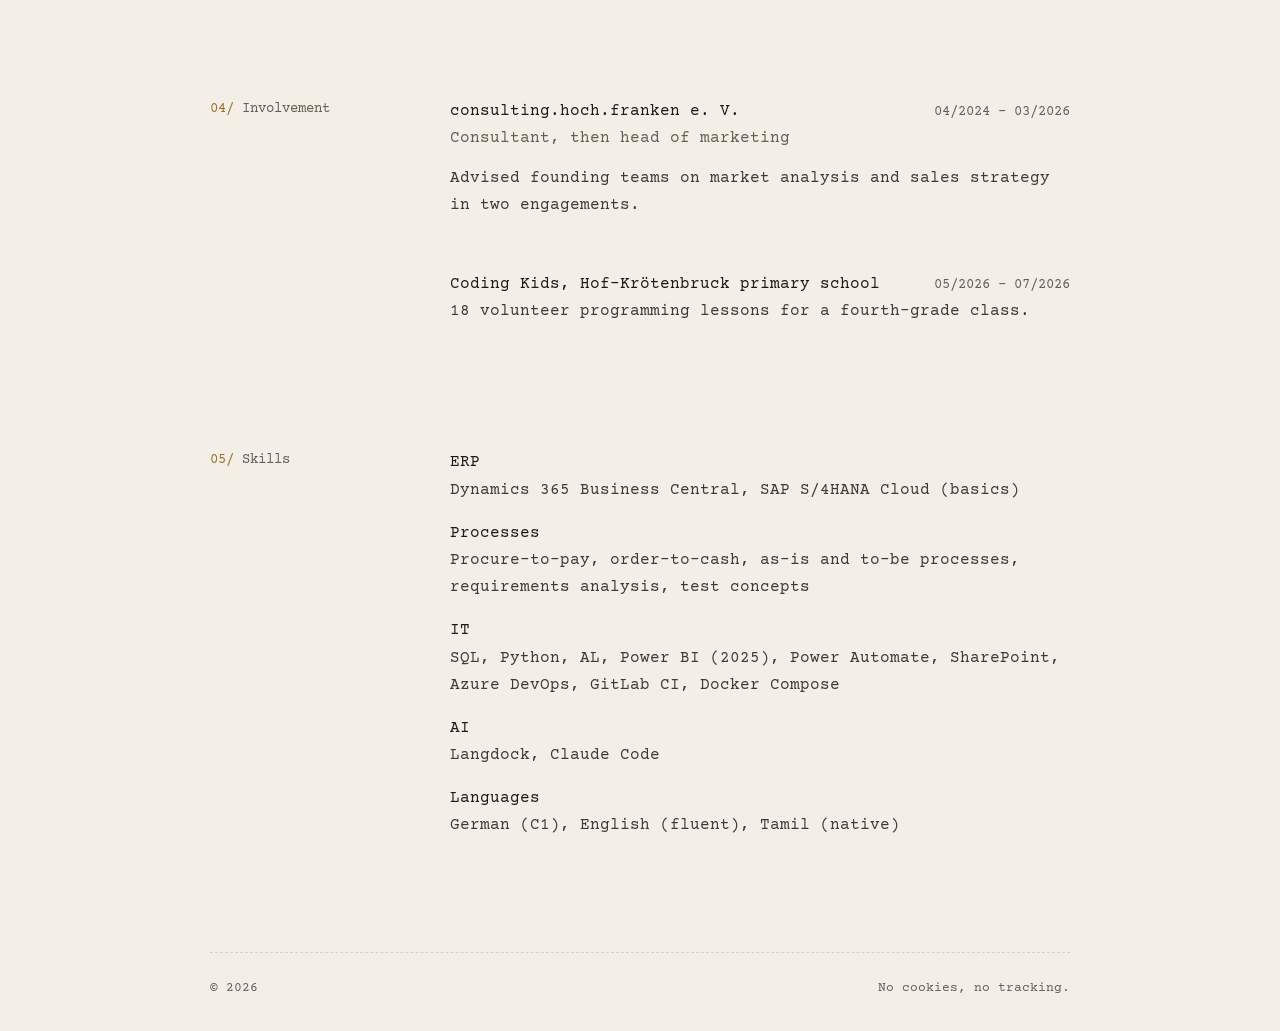
==== commit 70444b22: "Schreibmaschinen-Porträt als Logo" ====
--- a/en.html
+++ b/en.html
@@ -13,7 +13,7 @@
 <main>
 
 <header class="top">
-  <a class="mark" href="#">np</a>
+  <a class="mark" href="#"><img class="logo-dark" src="img/logo-dark.png" alt="Naren Prakash" width="56" height="56"><img class="logo-light" src="img/logo-light.png" alt="Naren Prakash" width="56" height="56"></a>
   <ul class="nav">
     <li><a href="#experience">Experience</a></li>
     <li><a href="#projects">Projects</a></li>
--- a/style.css
+++ b/style.css
@@ -61,11 +61,19 @@
 .top {
   position: sticky; top: 0; z-index: 2;
   display: flex; justify-content: space-between; align-items: center;
-  padding: 16px 0;
+  padding: 12px 0;
   background: var(--paper);
   font-size: 12px;
 }
 .mark { color: var(--ink); font-weight: 700; text-decoration: none; letter-spacing: -0.04em; font-size: 15px; }
+.mark img { display: block; }
+.logo-light { display: none !important; }
+@media (prefers-color-scheme: light) {
+  :root:not([data-theme="dark"]) .logo-dark { display: none !important; }
+  :root:not([data-theme="dark"]) .logo-light { display: block !important; }
+}
+:root[data-theme="light"] .logo-dark { display: none !important; }
+:root[data-theme="light"] .logo-light { display: block !important; }
 .nav { display: flex; gap: 32px; margin: 0; padding: 0; list-style: none; }
 .nav a { text-decoration: none; }
 .nav a:hover { color: var(--accent); }
